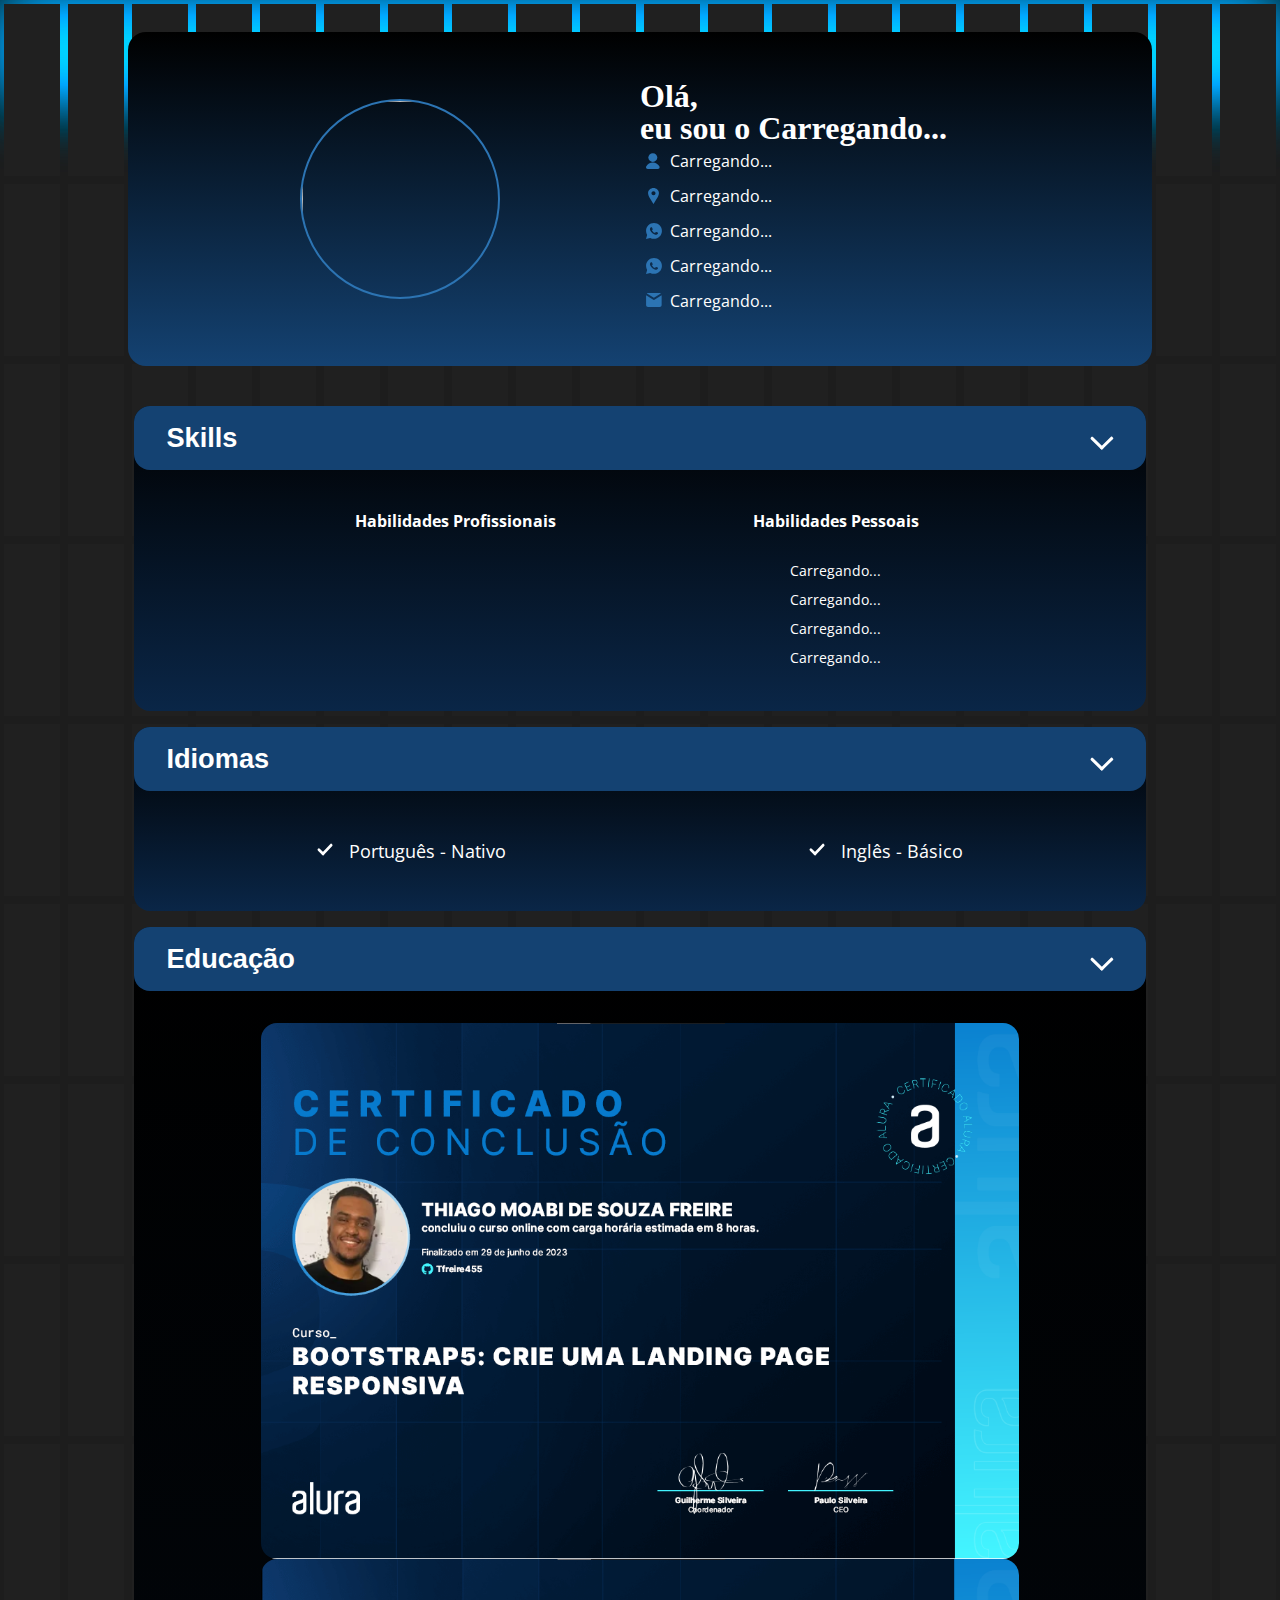
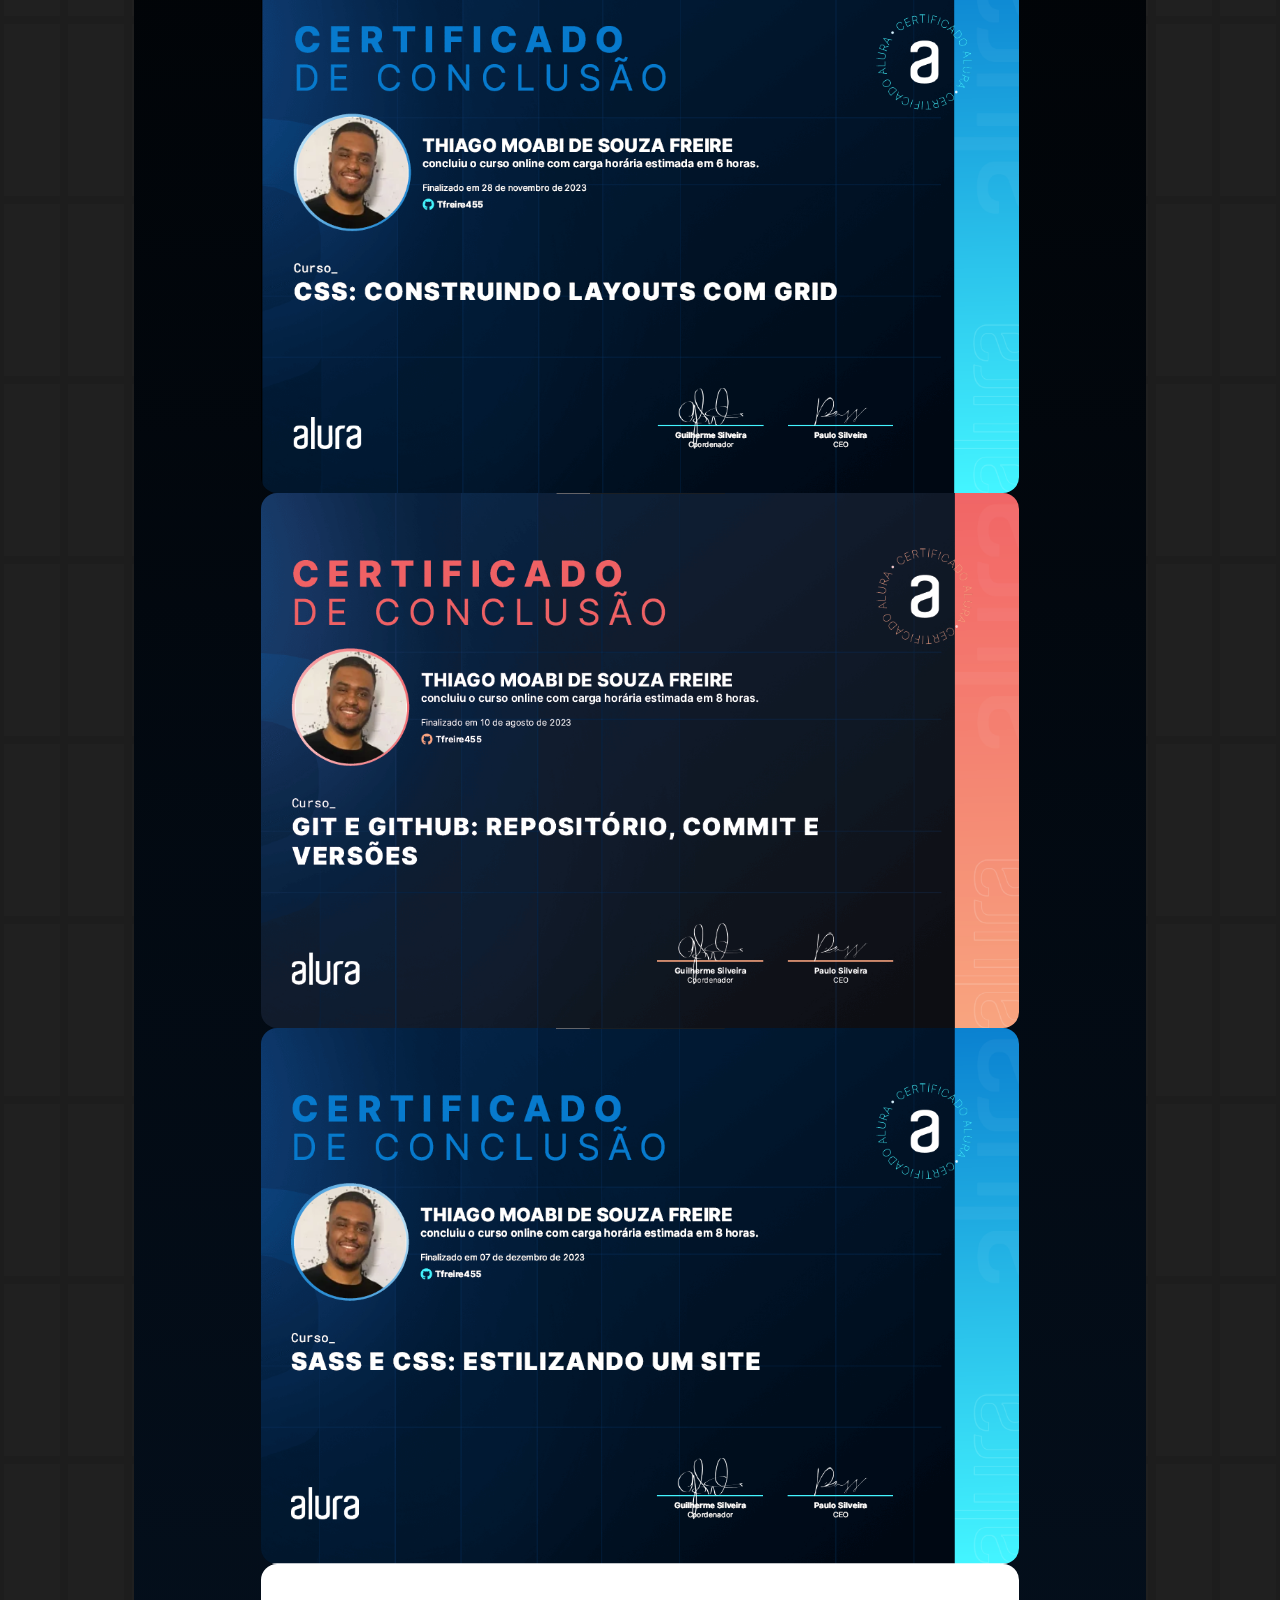
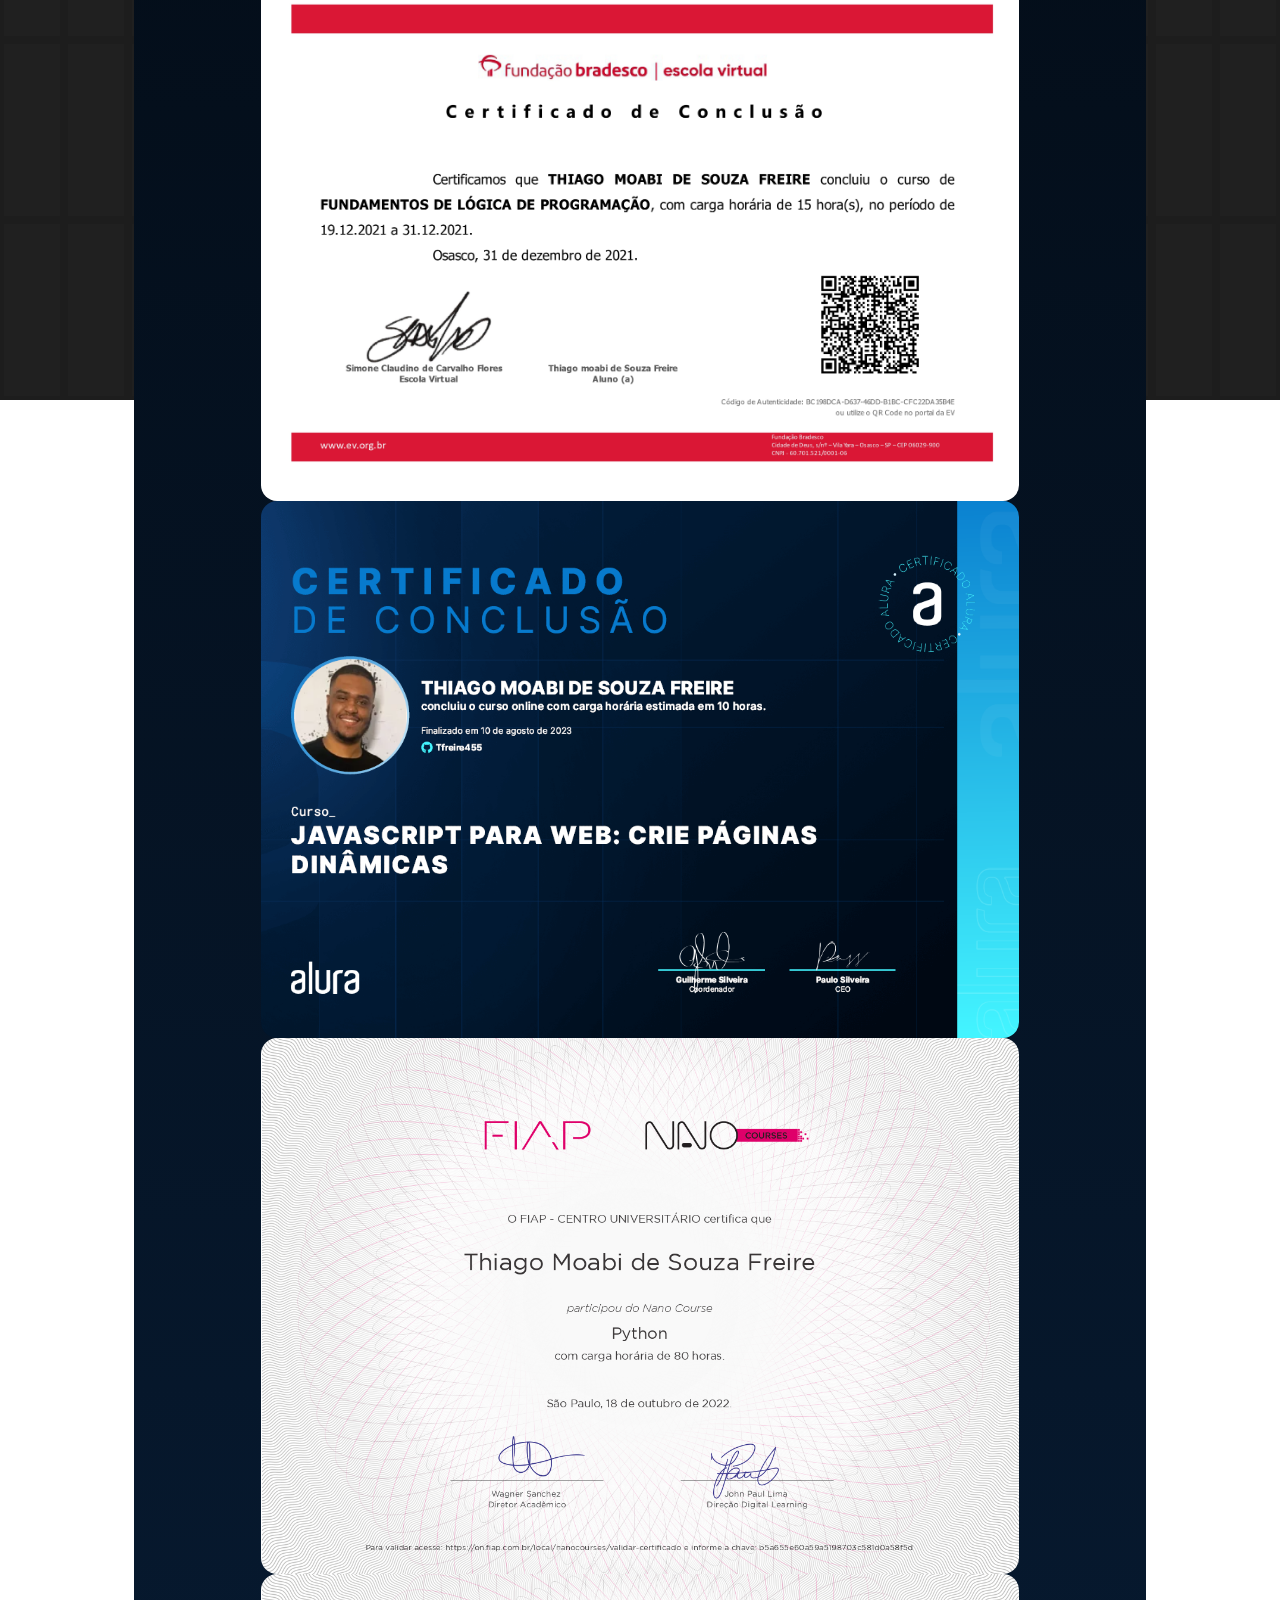
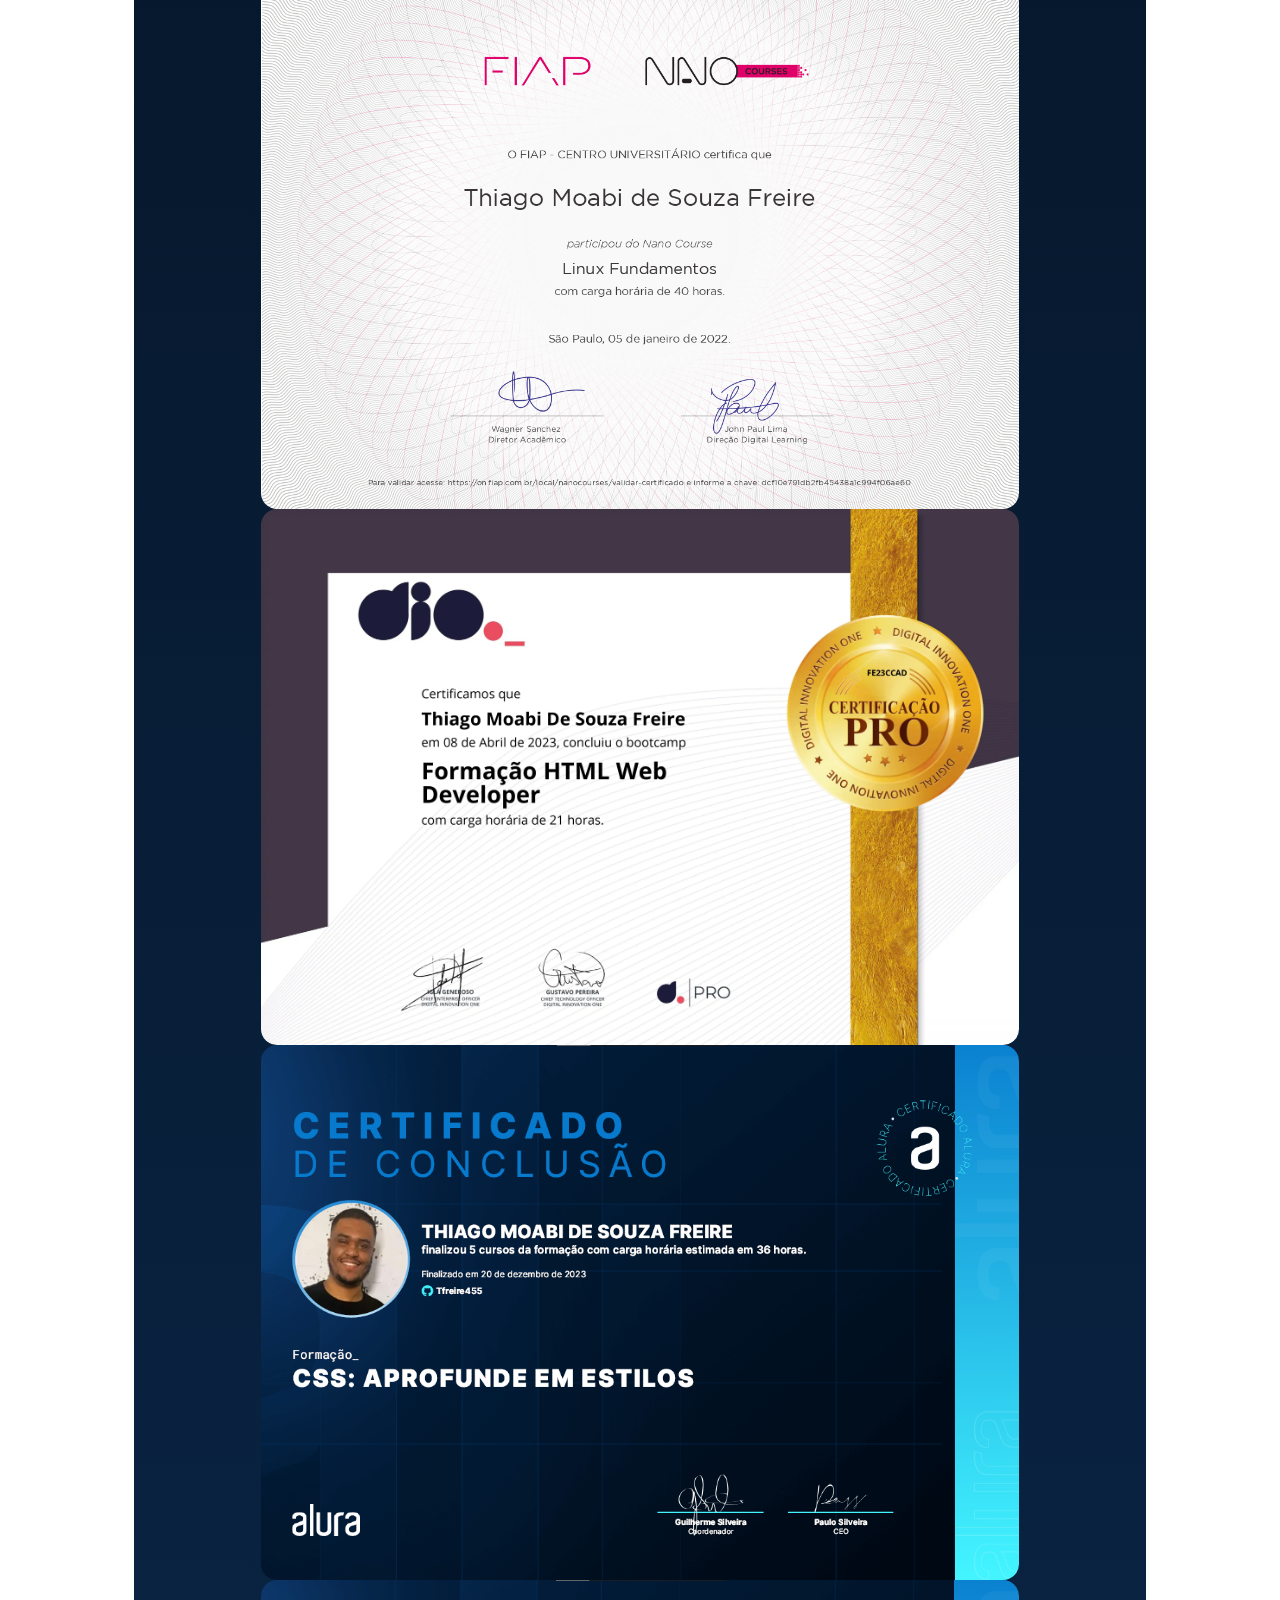
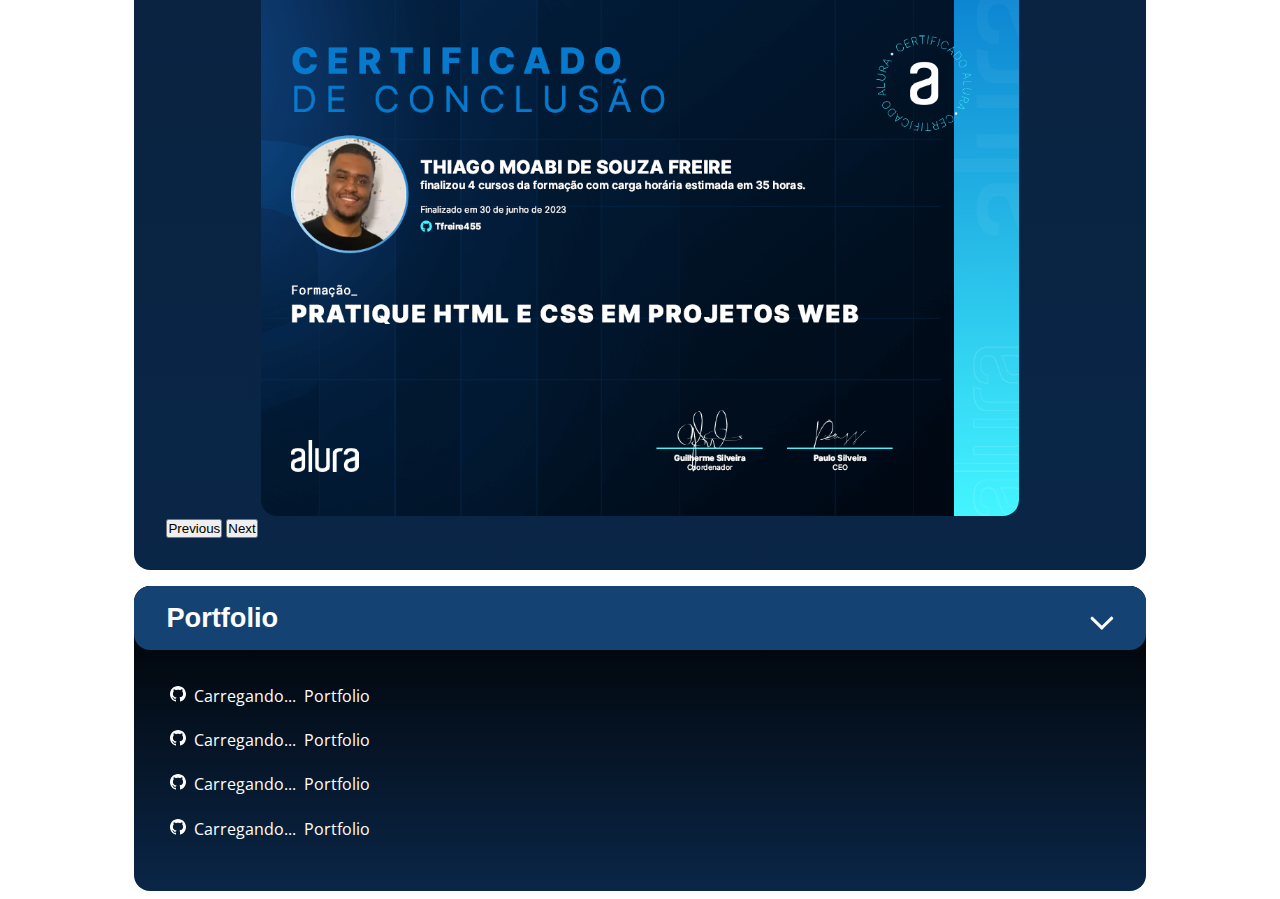
==== index.html @ 7ff7002e "novo repositório Portfolio" ====
<!DOCTYPE html>
<html lang="pt-br">
    
    <head>
        <title>Portifólio Thiago Moabi S Freire</title>
        <meta charset="UTF-8">
        <meta name="viewport" content="width=device-width, initial-scale=1.0">
    <!--Bootstrap-->
    <link href="https://cdn.jsdelivr.net/npm/bootstrap@5.3.2/dist/css/bootstrap.min.css" rel="stylesheet"
        integrity="sha384-T3c6CoIi6uLrA9TneNEoa7RxnatzjcDSCmG1MXxSR1GAsXEV/Dwwykc2MPK8M2HN" crossorigin="anonymous">
    <link rel="stylesheet" href="./assets/css/transition.css">
    <link rel="stylesheet" href="./assets/css/header.css">
    <link rel="stylesheet" href="./assets/css/global.css">
    <link rel="stylesheet" href="./assets/css/acordeon.css">
    <link rel="stylesheet" href="./assets/css/portfolio.css">
    <link rel="stylesheet" href="./assets/css/skills.css">
    <link rel="stylesheet" href="./assets/css/education.css">




    <!--Fonte-->
    <link href="https://db.onlinewebfonts.com/c/38d41072aa88a50711d4d50dd0d50f6b?family=Neue+Machina+Regular"
        rel="stylesheet">
    <link href="https://db.onlinewebfonts.com/c/7665d038ff42da05b62f1a2faefbadea?family=Neue+Machina+Light"
        rel="stylesheet">
    <link rel="preconnect" href="https://fonts.googleapis.com">
    <link rel="preconnect" href="https://fonts.gstatic.com" crossorigin>
    <link href="https://fonts.googleapis.com/css2?family=Open+Sans:wght@300;400;500;700&display=swap" rel="stylesheet">



    <!--Normalize CSS-->
    <link rel="stylesheet" href="https://cdnjs.cloudflare.com/ajax/libs/normalize/8.0.1/normalize.min.css"
        integrity="sha512-NhSC1YmyruXifcj/KFRWoC561YpHpc5Jtzgvbuzx5VozKpWvQ+4nXhPdFgmx8xqexRcpAglTj9sIBWINXa8x5w=="
        crossorigin="anonymous" referrerpolicy="no-referrer" />


</head>

<body>
    <div class="bgAnimation" id="bgAnimation">
        <div class="backgroundAnim">

        </div>
    </div>
    <main class="main">

        <header class="header">
            <img  src="" class="header-img" id="profile.photo">

            <h1 class="header-title">
                Olá,
                <br>eu sou o <span id="profile-name">Carregando...</span>
            </h1>

            <div class="header-infos">

                <p class="jobs" id="profile-jobs">Carregando...</p>

                <p class="location" id="profile-location">Carregando...</p>

                <p class="telephone style-btn-infos ease-in duration-300"><a href="tel: +5511996787679"
                        id="profile-telephone">Carregando...</a></p>

                <p class="telephone style-btn-infos ease-in duration-300">
                    <a href="https://api.whatsapp.com/send?phone=+5511996787679&text=Olá,%20Thiago!" target="_blank"
                        id="profile-whatsapp">Carregando...</a>
                </p>

                <p class="email style-btn-infos ease-in duration-300">
                    <a href="mailto:thiago1.000@outlook.com" id="profile-email">Carregando...</a>
                </p>

            </div>
        </header>
    </main>

    <section class="secoes">
        <!--Skills-->
        <section class="acordeon open">
            <button class="trigger" type="button">
                <span class="title">
                    Skills
                </span>
            </button>

            <div class="content skCont">
                <div class="skills">
                    <h4 class="skill-title">Habilidades Profissionais</h4>
                    <ul class="professional-skills skList" id="profile.skills.hardskills">
                        <li class="css"><img src="" alt=""></li>
                        <li class="html"><img src="" alt=""></li>
                        <li class="javascript"><img src="" alt=""></li>
                        <li class="microsoft"><img src="" alt=""></li>
                    </ul>
                </div>

                <div class="skills">
                    <h4 class="skill-title">Habilidades Pessoais</h4>
                    <ul class="personal-skills skList" id="profile.skills.softSkills">
                        <li>Carregando...</li>
                        <li>Carregando...</li>
                        <li>Carregando...</li>
                        <li>Carregando...</li>
                    </ul>
                </div>
            </div>
        </section>
    </section>

    <section class="secoes">
        <!--idiomas-->
        <section class="acordeon open">
            <button class="trigger" type="button">
                <span class="title">
                    Idiomas
                </span>
            </button>

            <div class="content">
                <ul class="language">
                    <li>Português - Nativo</li>
                    <li>Inglês - Básico</li>
                </ul>
            </div>
        </section>
    </section>

    <section class="secoes">
        <!--Estudo-->
        <section class="acordeon open">
            <button class="trigger" type="button">
                <span class="title">
                    Educação
                </span>

            </button>

            <div class="content education">
                <div id="carouselExampleControlsNoTouching" class="carousel slide" data-bs-touch="false">
                    <div class="carousel-inner">

                        <div class="carousel-item active">
                            <title>Placeholder</title>
                            <img class="img-carousel"
                                src="./assets/Foto certificado/Bootstrap5 Crie uma landing page responsiva - Alura.png"
                                alt="">
                        </div>

                        <div class="carousel-item">
                            <img class="img-carousel"
                                src="./assets/Foto certificado/Curso Construindo layouts com Grid - Alura.png">
                        </div>

                        <div class="carousel-item">
                            <img class="img-carousel"
                                src="./assets/Foto certificado/Curso Git e GitHub_ repositório, commit e versões - Alura.png">
                        </div>

                        <div class="carousel-item">
                            <img class="img-carousel"
                                src="./assets/Foto certificado/Curso SASS e CSS_ estilizando um site - Alura.png">
                        </div>

                        <div class="carousel-item">
                            <img class="img-carousel"
                                src="./assets/Foto certificado/Fundamentos da lógica de programação_page-0001.jpg">
                        </div>

                        <div class="carousel-item">
                            <img class="img-carousel"
                                src="./assets/Foto certificado/JavaScript para Web_ Crie páginas dinâmicas - Alura.png">
                        </div>

                        <div class="carousel-item">
                            <img class="img-carousel" src="./assets/Foto certificado/python.png">
                        </div>

                        <div class="carousel-item">
                            <img class="img-carousel" src="./assets/Foto certificado/LINUX FUNDAMENTOS.png">
                        </div>

                        <div class="carousel-item">
                            <img class="img-carousel" src="./assets/Foto certificado/html formaçao_page-0001.jpg">
                        </div>

                        <div class="carousel-item">
                            <img class="img-carousel"
                                src="./assets/Foto certificado/Formação CSS_ aprofunde em estilos - Alura.png">
                        </div>

                        <div class="carousel-item">
                            <img class="img-carousel"
                                src="./assets/Foto certificado/Formação Pratique HTML e CSS em projetos Web - Alura.png">
                        </div>

                    </div>
                    <button class="carousel-control-prev" type="button"
                        data-bs-target="#carouselExampleControlsNoTouching" data-bs-slide="prev">
                        <span class="carousel-control-prev-icon" aria-hidden="true"></span>
                        <span class="visually-hidden">Previous</span>
                    </button>
                    <button class="carousel-control-next" type="button"
                        data-bs-target="#carouselExampleControlsNoTouching" data-bs-slide="next">
                        <span class="carousel-control-next-icon" aria-hidden="true"></span>
                        <span class="visually-hidden">Next</span>
                    </button>
                </div>
            </div>
        </section>
    </section>

    <section class="secoes">
        <!--Portfolio-->
        <section class="acordeon open">
            <button class="trigger" type="button">
                <span class="title">
                    Portfolio
                </span>
            </button>

            <div class="content">
                <ul class="portfolio" id="profile.portfolio.url">
                    <li class="portfolio-list">
                        <span class="title-portfolio" id="portfolio.name">Carregando...</span>
                        <span class="border-style">
                            <a id="portfolio.url" href="#">Portfolio</a>
                        </span>
                    </li>
                    <li class="portfolio-list">
                        <span class="title-portfolio">Carregando...</span>
                        <span class="border-style">
                            <a href="#">Portfolio</a>
                        </span>
                    </li>
                    <li class="portfolio-list">
                        <span class="title-portfolio">Carregando...</span>
                        <span class="border-style">
                            <a href="#">Portfolio</a>
                        </span>

                    </li>
                    <li class="portfolio-list">
                        <span class="title-portfolio">Carregando...</span>
                        <span class="border-style">
                            <a href="#">Portfolio</a>
                        </span>
                    </li>
                </ul>
            </div>
        </section>
    </section>

    <script src="./data/api.js"></script>
    <script src="./data/profile-header.js"></script>
    <script src="./js/background-transition.js"></script>
    <script src="./js/acordeon.js"></script>
    <script src="https://cdn.jsdelivr.net/npm/bootstrap@5.3.2/dist/js/bootstrap.bundle.min.js"
        integrity="sha384-C6RzsynM9kWDrMNeT87bh95OGNyZPhcTNXj1NW7RuBCsyN/o0jlpcV8Qyq46cDfL"
        crossorigin="anonymous"></script>
</body>

</html>
---- assets/css/transition.css ----
.bgAnimation {
  position: absolute;
  top: 0;
  left: 0;
  width: 100%;
  height: 230%;
  display: grid;
  grid-template-columns: repeat(20, 1fr);
  grid-template-rows: repeat(20, 1fr);
  background-color: #1d1d1d;
  filter: saturate(2);
  overflow: hidden;
}

.backgroundAnim {
  position: absolute;
  top: 0;
  left: 0;
  width: 100%;
  height: 100px;
  background: #00bfff;
  filter: blur(30px);
  -webkit-animation: aniBack 10s linear infinite;
  animation: aniBack 6s linear infinite;
}

.bgAnimation .colorBox {
  z-index: 2;
  filter: brightness(1.1);
  transition: 2s ease;
  position: relative;
  margin: 4px;
  background: #1d1d1d;
}

.bgAnimation .colorBox:hover {
  background: #00bfff;
  transition-duration: 0s;
}

@-webkit-keyframes aniBack {
  0% {
    top: -220px;
  }

  100% {
    top: 120%;
  }
}

@media (min-width: 1280px) {

  .bgAnimation {
    height: 400%;
  }
  
}
---- assets/css/header.css ----
body {
    color: var(--branco);
    font-family: 'Open Sans';
}

.header {
    display: flex;
    flex-direction: column;
    text-align: center;
    align-items: center;
    position: relative;


}

.main {
    padding: 3rem 2rem;
    margin: 1rem;
    border-radius: 18px;
    position: relative;
    background: linear-gradient(var(--preto), var(--terceira-cor));
}

.header .header-img {
    width: 200px;
    height: 200px;
    border-radius: 50%;
    border: 2px solid var(--cor-principal);
}


.header-title {

    font-family: 'Neue Machina Light';
    font-size: 2rem;
    line-height: 2rem;
}

.header-infos {
    font-family: 'Open Sans';
    font-weight: 400;
    align-self: flex-start;

}

.header-infos p {
    padding: .4rem;
    display: flex;
    align-items: center;
}

.header-infos p::before {
    display: inline-block;
    content: ' ';
    width: 1rem;
    height: 1rem;
    background-repeat: no-repeat;
    background-size: contain;
    margin-right: .5rem;
}

.header-infos p.jobs::before {
    background-image: url('../icons/job.svg');
}

.header-infos p.location::before {
    background-image: url('../icons/location.svg');
    margin-left: .1rem;
    margin-right: .4rem;
}

.header-infos p.telephone::before {
    background-image: url('../icons/telephone.svg');
}

.header-infos p.email::before {
    background-image: url('../icons/email.svg');
    fill: #2C74B3;
}

.style-btn-infos a {
    text-decoration: none;
    color: var(--branca);
    border: var(--segunda-cor) solid 0px;
}

.style-btn-infos:hover {
    transition: 1s;
    border: var(--segunda-cor) solid 4px;
    border-radius: 16px;
    background: var(--quarta-cor);
    filter: brightness(2);
}



@media (min-width: 768px) {

    .main {
        margin: 2rem 8rem;
    }

    .header {
        flex-direction: row;
        display: grid;
        grid-template-areas: "photo title"
            "photo infos";
        grid-template-columns: repeat(2, 1fr);
        align-content: center;
        justify-content: space-around;
        text-align: start;
    }

    .header-img {
        grid-area: photo;
        margin: 0 auto;
        width: 200px;
        height: 200px;
        border-radius: 50%;
        border: 2px solid var(--cor-principal);
    }

    .header-infos {
        grid-area: infos;
    }

    .header-title {
        grid-area: title;
    }
}

@media (min-width: 1440px) {

}
---- assets/css/global.css ----
:root {
    --cor-principal: #2C74B3;
    --segunda-cor: #205295;
    --terceira-cor: #144272;
    --quarta-cor: #0A2647;
    --branco: #fff;
    --preto: #000;
    --cor-escura: #1d1d1d;
    --azul-escuro: #090f14
}
* {
    box-sizing: border-box;
    margin: 0;
    padding: 0;

}

body {
    color: var(--branco)
}
---- assets/css/acordeon.css ----
.secoes {
    padding: .5rem;
}

.acordeon {
    position: relative;
    display: flex;
    justify-content: center;
    flex-direction: column;
    width: 90%;
    margin: 0 auto;
    border-radius: 1rem;
}

.acordeon.open,
.acordeon:hover {
    background: linear-gradient(var(--preto), var(--quarta-cor));
    border-color: linear-gradient(var(--preto), var(--quarta-cor));
    transition: .5s;
}

.acordeon .trigger {
    display: flex;
    flex-direction: row;
    font-size: 1.7rem;
    padding: 1rem 2rem;
    background-color: var(--terceira-cor);
    border-radius: 1rem;
    outline: none;
    color: var(--branco);
    border: none;
    font-weight: 700;
    justify-content: space-between;
    align-items: center;
}

.acordeon .trigger:hover {
    cursor: pointer;
}

.acordeon .trigger::after {
    content: '';
    margin-top: 8px;
    width: 1.5rem;
    height: 1.5rem;
    display: inline-block;
    background-image: url('../icons/seta\ para\ cima.svg');
    background-repeat: no-repeat;
    background-size: contain;
    transition: 2s ease-in-out;

}


.acordeon .content {
    opacity: 0;
    height: 0;
    transition-duration: 1000ms;

}

.content .language li {
    list-style: none;
    display: flex;
    flex-direction: row;
    align-items: center;
    top: 0;
    font-size: 1.1rem;
}

.content .language {
    display: flex;
    justify-content: space-around;
    margin: 0 auto;
    flex-wrap: wrap;
}

.content .language li {
    margin: 1rem 0;
}
.content .language li::before {
    content: '';
    width: 1rem;
    height: 1rem;
    background-image: url('../icons/check.svg');
    background-repeat: no-repeat;
    background-size: contain;
    margin-right: 1rem;

}


/* Acordeon quando estiver aberto */

.acordeon.open .trigger::after {

    transform: rotateX(-180deg);
    margin-top: 0;

}

.acordeon.open .content {
    padding: 2rem;
}

.acordeon.open .content {
    opacity: 100%;
    height: 100%;
    transition-duration: 2s;
}

@media (min-width: 768px) {
    .acordeon {
        width: 80%;
    }
}
---- assets/css/portfolio.css ----
.portfolio {
    margin: 0;
    padding: 0;
    list-style: none;
    width: 100%;
    display: flex;
    flex-direction: column;
    justify-content: flex-start;
    text-align: center;
}

.portfolio-list {
    display: flex;
    flex-direction: column;
    margin-bottom: 1rem;
    padding: .2rem;
    align-items: center;
}

.portfolio-list.title {

    font-size: 1.2rem;
}

.portfolio-list .title-portfolio::before {
    margin-right: 8px;
    content: '';
    display: inline-flex;
    flex-direction: row;
    width: 1rem;
    height: 1rem;
    background-image: url('../icons/github.svg');
    background-repeat: no-repeat;
    background-size: contain;
    align-self: center;

}

.title-portfolio {
    margin-right: .5rem;
}

.portfolio-list a {
    text-decoration: none;
    color: var(--branco);
}
.border-style a {
    border-bottom: 0;
}
.border-style a:hover {
    margin: .5rem;
    width: 10px;
    border-bottom: 0px;
    content: '';
    transform: translateY(-50px);
    border-bottom: 6px solid var(--branco);
    border-radius: 8px;
    transition: .5s ease-in;
}

@media (min-width: 768px) {
    .portfolio-list {
        flex-direction: row;
    }
}
---- assets/css/skills.css ----
.skCont {
    display: flex;
    justify-content: space-evenly;
}

.skills {
    margin: .5rem;
    margin-left: 2px;
    display: flex;
    flex-direction: column;
    align-items: center;
}

.skill-title {
    text-align: center;
    display: flex;
    justify-content: space-between;
    margin-bottom: 1.2rem;
}

.skList {
    list-style: none;
    padding: 2px;
}

.skList li img {
    width: 40px;
    margin: .3rem;
}

.professional-skills {
    display: grid;
    grid-template-areas: "css html"
                          "javascript microsoft";
}

.css {
    grid-area: css;
}
.html {
    grid-area: html;
} 
.javascript {
    grid-area: javascript;
}
.microsoft {
    grid-area: microsoft;
}


.personal-skills li {

    margin-top: .5rem;
    padding-bottom: 2px;
    text-align: start;
    font-size: .85rem;

}

@media (min-width: 768px) {
    .skList li img {
        width: 70px;
        margin: .5rem;
    }
}
---- assets/css/education.css ----
.img-carousel {
    width: 80%;
    display: flex;
    justify-content: center;
    margin: 0 auto;
    border-radius: 16px;

}


.content .education {
    padding: 8px
}
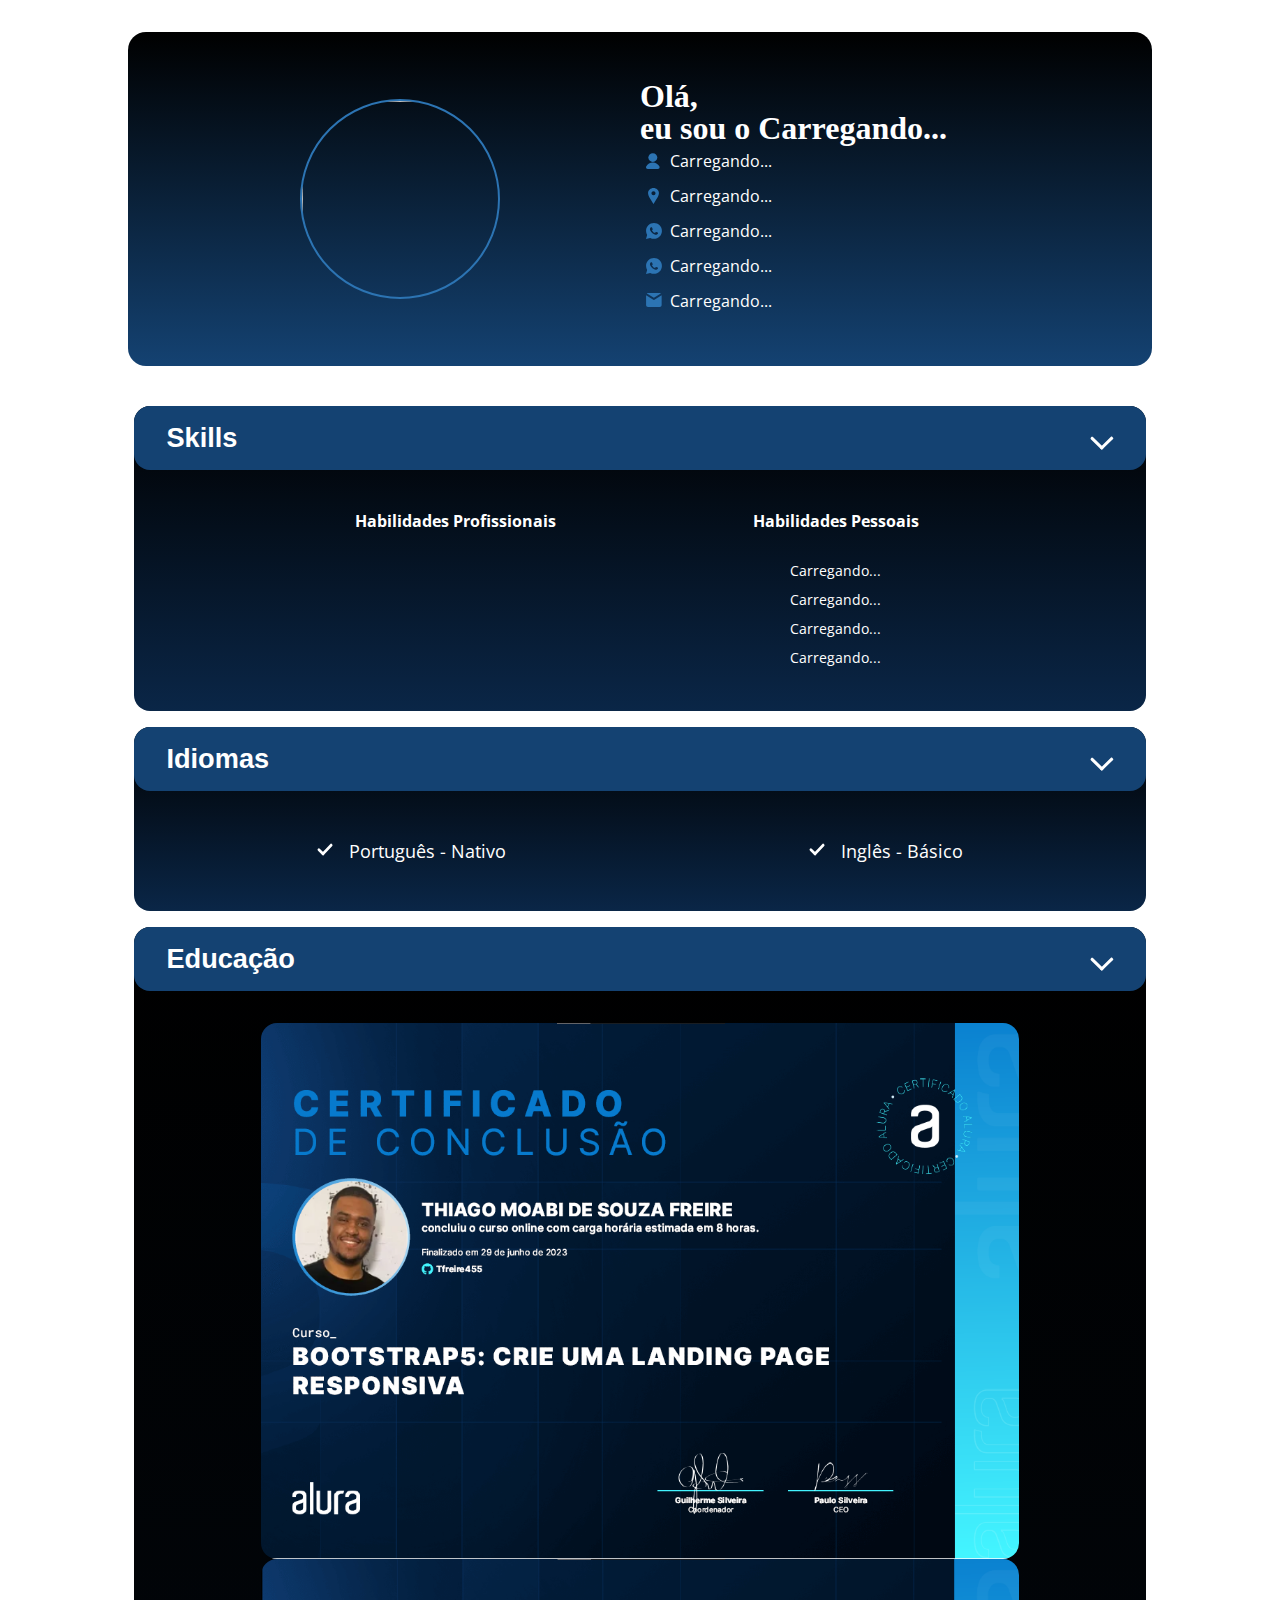
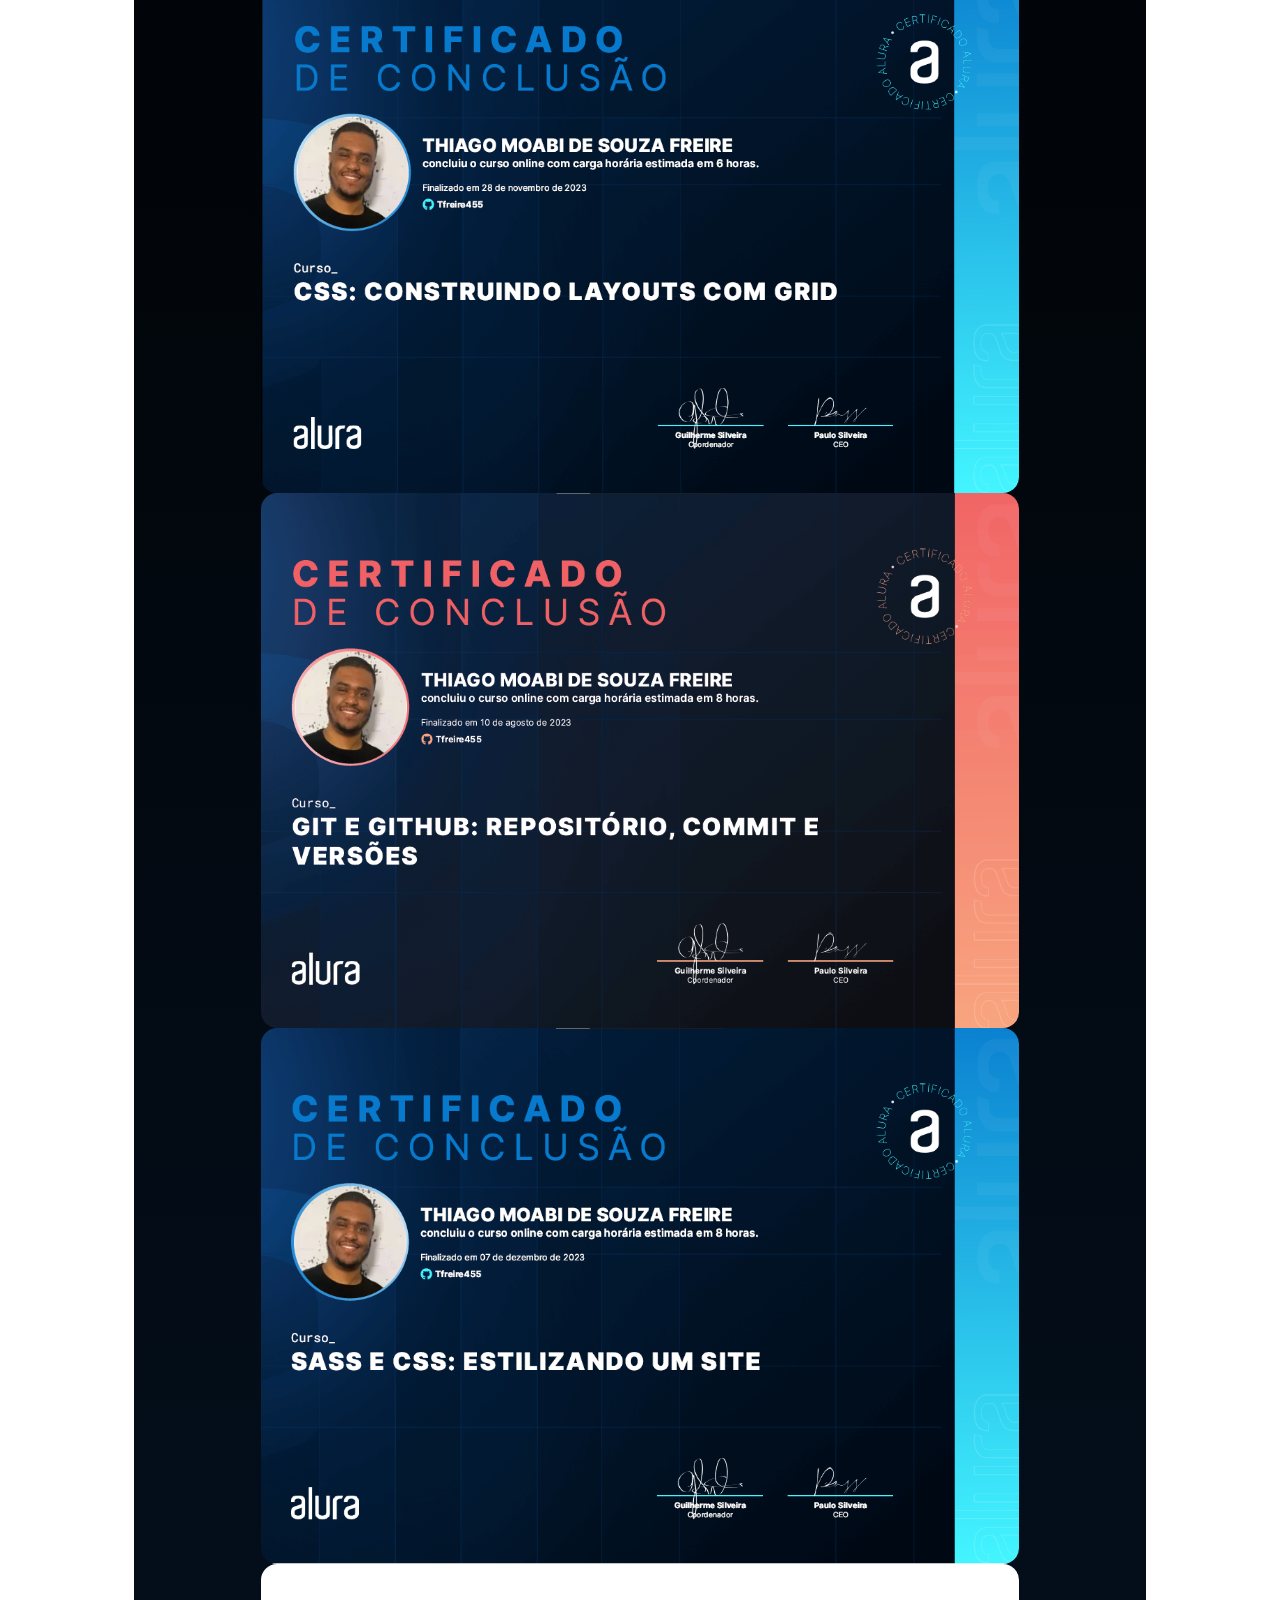
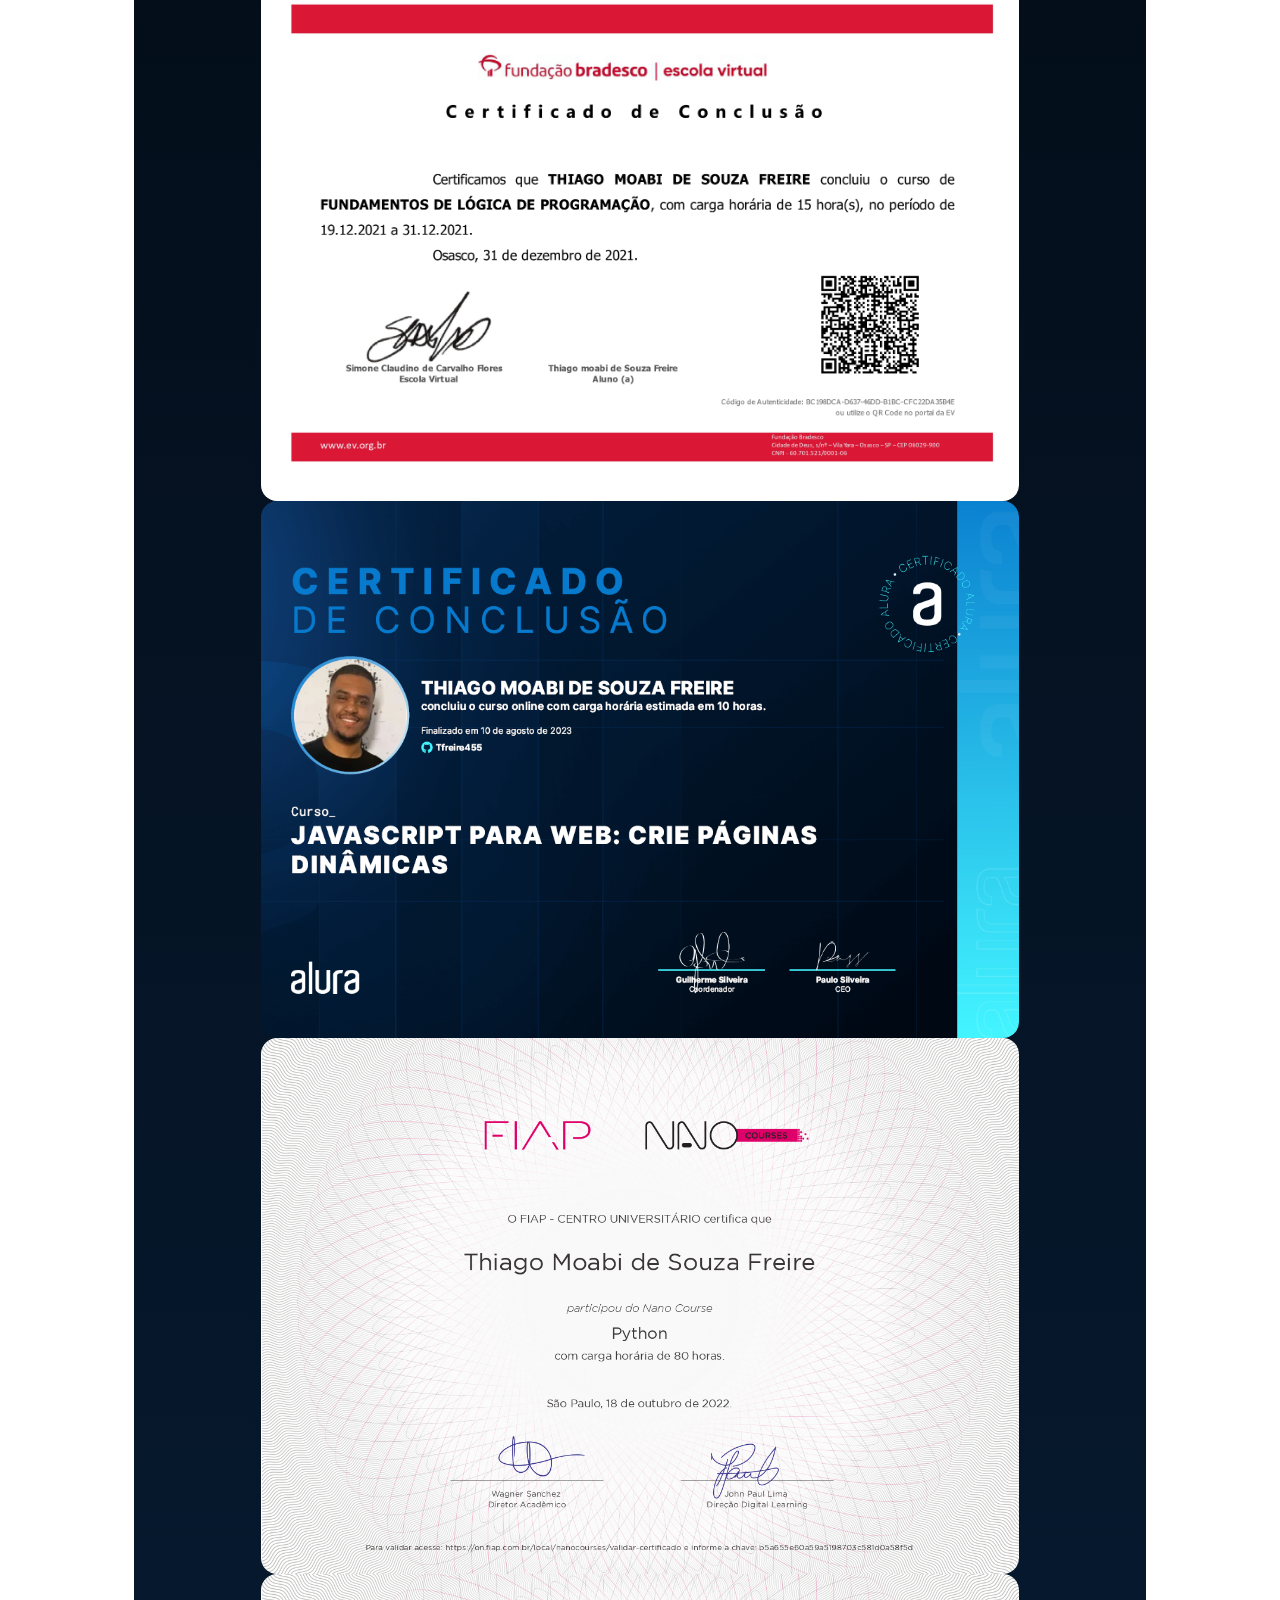
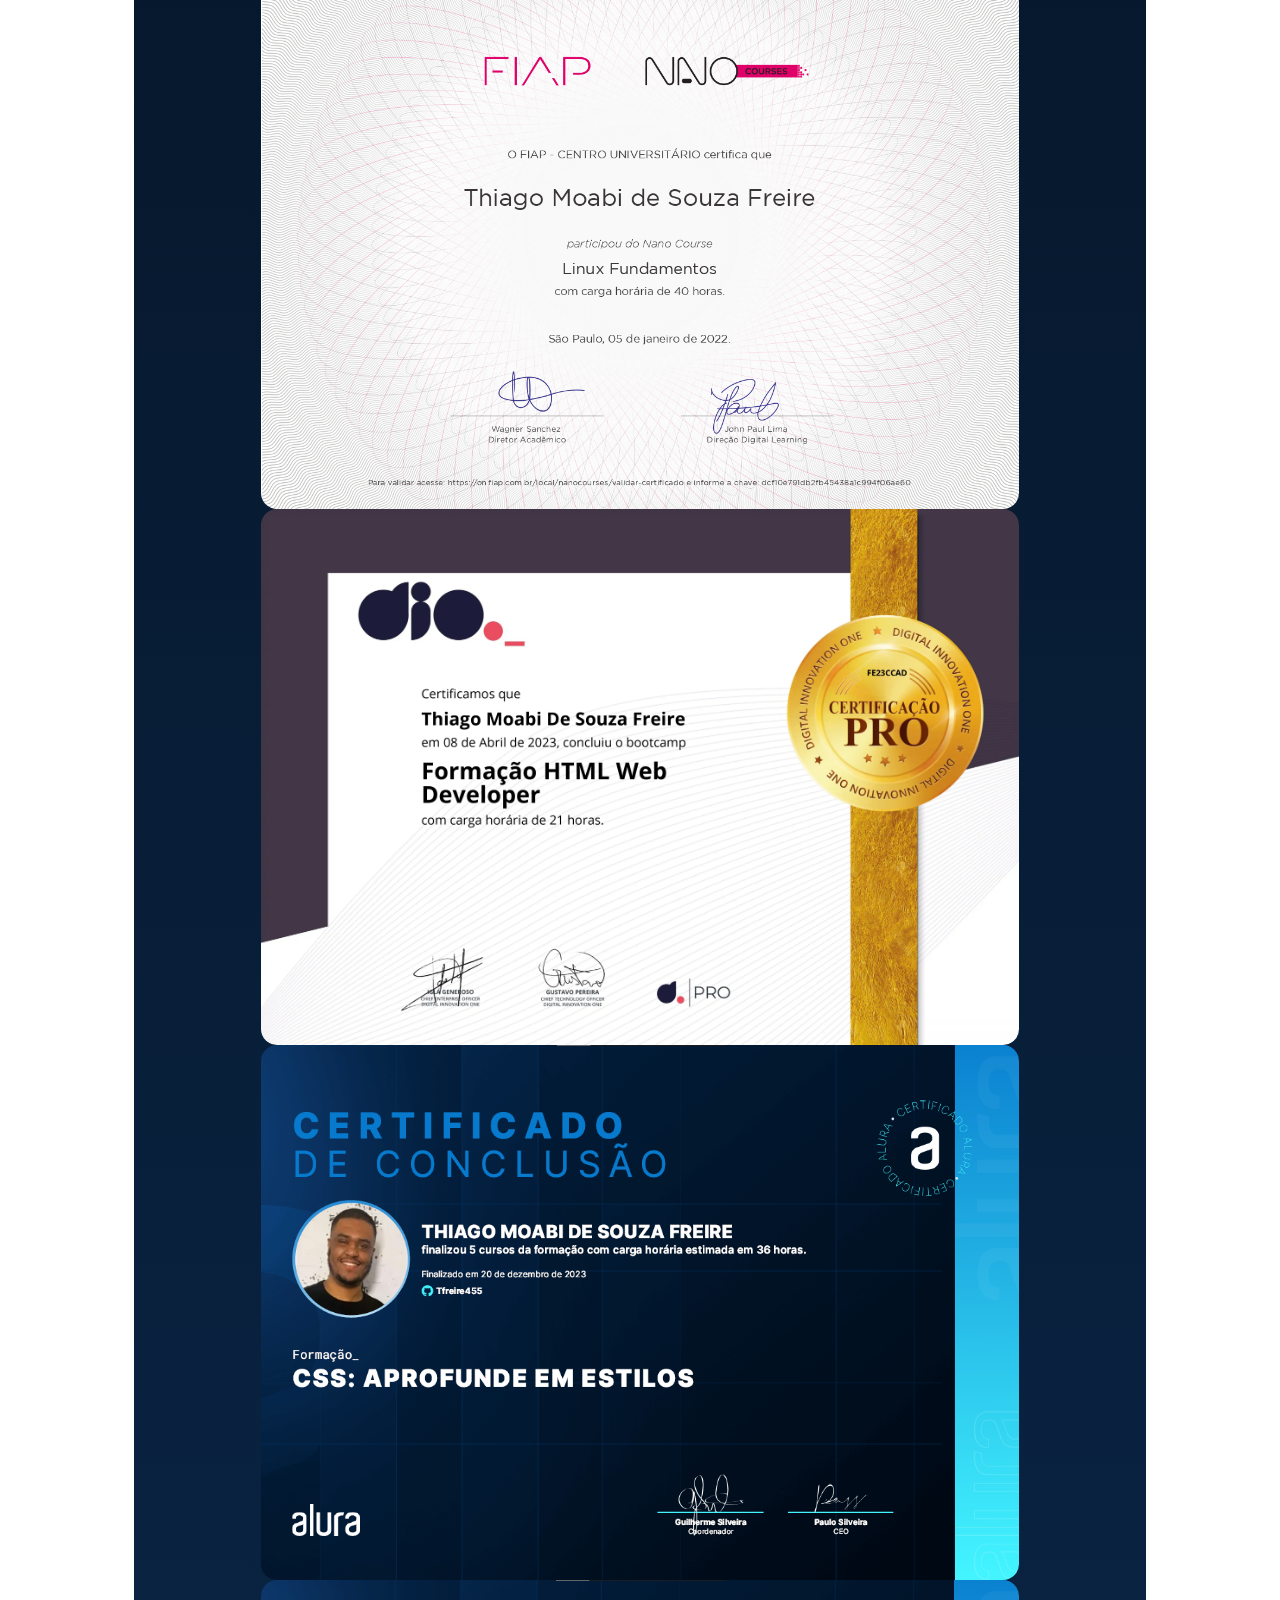
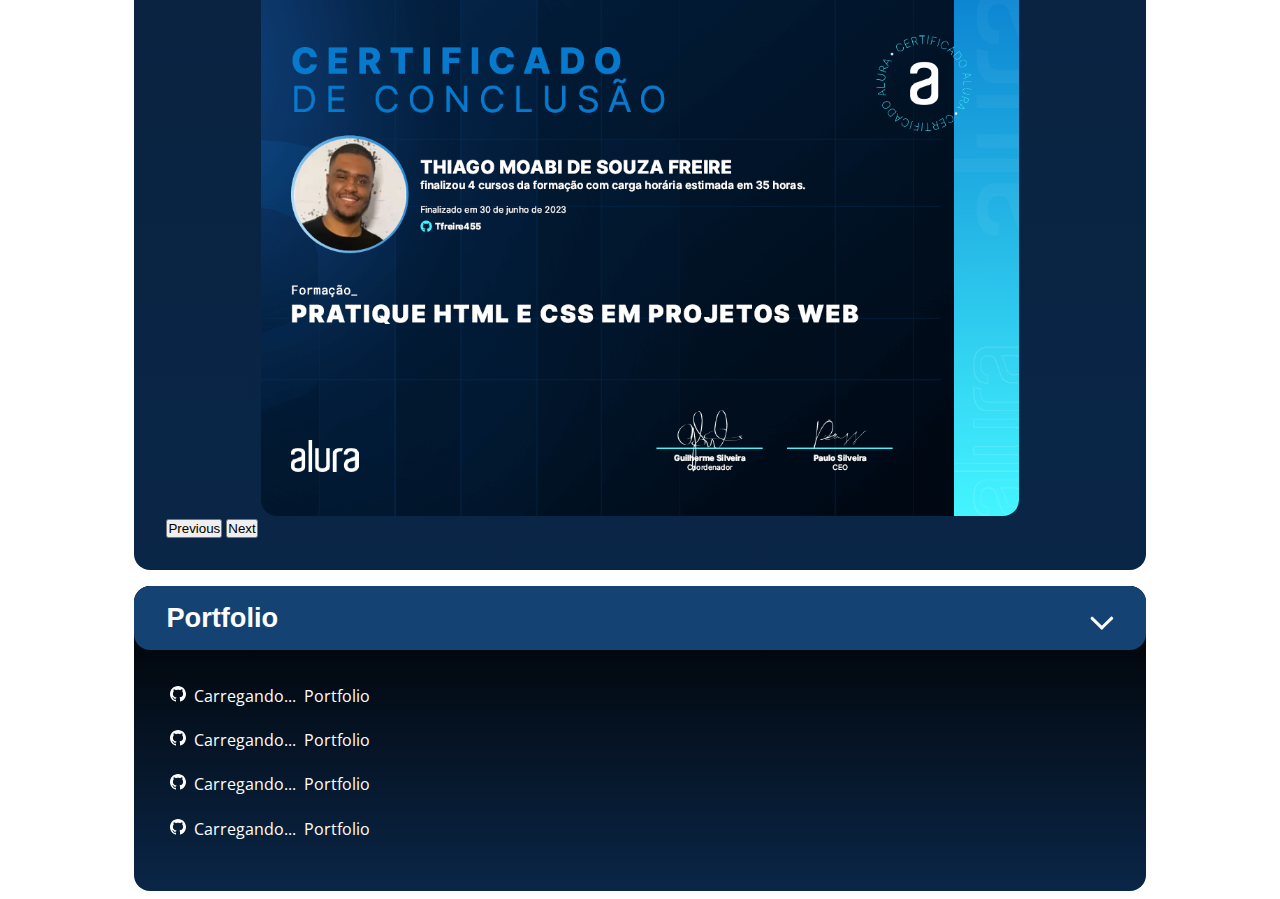
==== commit 1b4511a3: "atualizando portifolio" ====
--- a/index.html
+++ b/index.html
@@ -2,22 +2,30 @@
 <html lang="pt-br">
     
     <head>
+        <!-- Google tag (gtag.js) -->
+<script async src="https://www.googletagmanager.com/gtag/js?id=G-E4SPX7LT1Y"></script>
+<script>
+  window.dataLayer = window.dataLayer || [];
+  function gtag(){dataLayer.push(arguments);}
+  gtag('js', new Date());
+
+  gtag('config', 'G-E4SPX7LT1Y');
+</script>
         <title>Portifólio Thiago Moabi S Freire</title>
         <meta charset="UTF-8">
         <meta name="viewport" content="width=device-width, initial-scale=1.0">
+        <meta name="google-site-verification" content="0C5cRZx17YeoYfFodMU9BXGx_SD0YeOzIyV3beIEPLU" />
     <!--Bootstrap-->
     <link href="https://cdn.jsdelivr.net/npm/bootstrap@5.3.2/dist/css/bootstrap.min.css" rel="stylesheet"
         integrity="sha384-T3c6CoIi6uLrA9TneNEoa7RxnatzjcDSCmG1MXxSR1GAsXEV/Dwwykc2MPK8M2HN" crossorigin="anonymous">
-    <link rel="stylesheet" href="./assets/css/transition.css">
+    
+    <link rel="stylesheet" href="./assets/css/background.css">
     <link rel="stylesheet" href="./assets/css/header.css">
     <link rel="stylesheet" href="./assets/css/global.css">
     <link rel="stylesheet" href="./assets/css/acordeon.css">
     <link rel="stylesheet" href="./assets/css/portfolio.css">
     <link rel="stylesheet" href="./assets/css/skills.css">
     <link rel="stylesheet" href="./assets/css/education.css">
-
-
-
 
     <!--Fonte-->
     <link href="https://db.onlinewebfonts.com/c/38d41072aa88a50711d4d50dd0d50f6b?family=Neue+Machina+Regular"
@@ -39,11 +47,7 @@
 </head>
 
 <body>
-    <div class="bgAnimation" id="bgAnimation">
-        <div class="backgroundAnim">
-
-        </div>
-    </div>
+
     <main class="main">
 
         <header class="header">
@@ -261,4 +265,4 @@
         crossorigin="anonymous"></script>
 </body>
 
-</html>+</html>
--- a/assets/css/background.css
+++ b/assets/css/background.css
@@ -0,0 +1,5 @@
+.main {
+background: #2c74b3;
+background: -webkit-linear-gradient(62deg, #2c74b3 0%, #0a2647 100%);
+background: linear-gradient(62deg, #2c74b3 0%, #0a2647 100%);
+}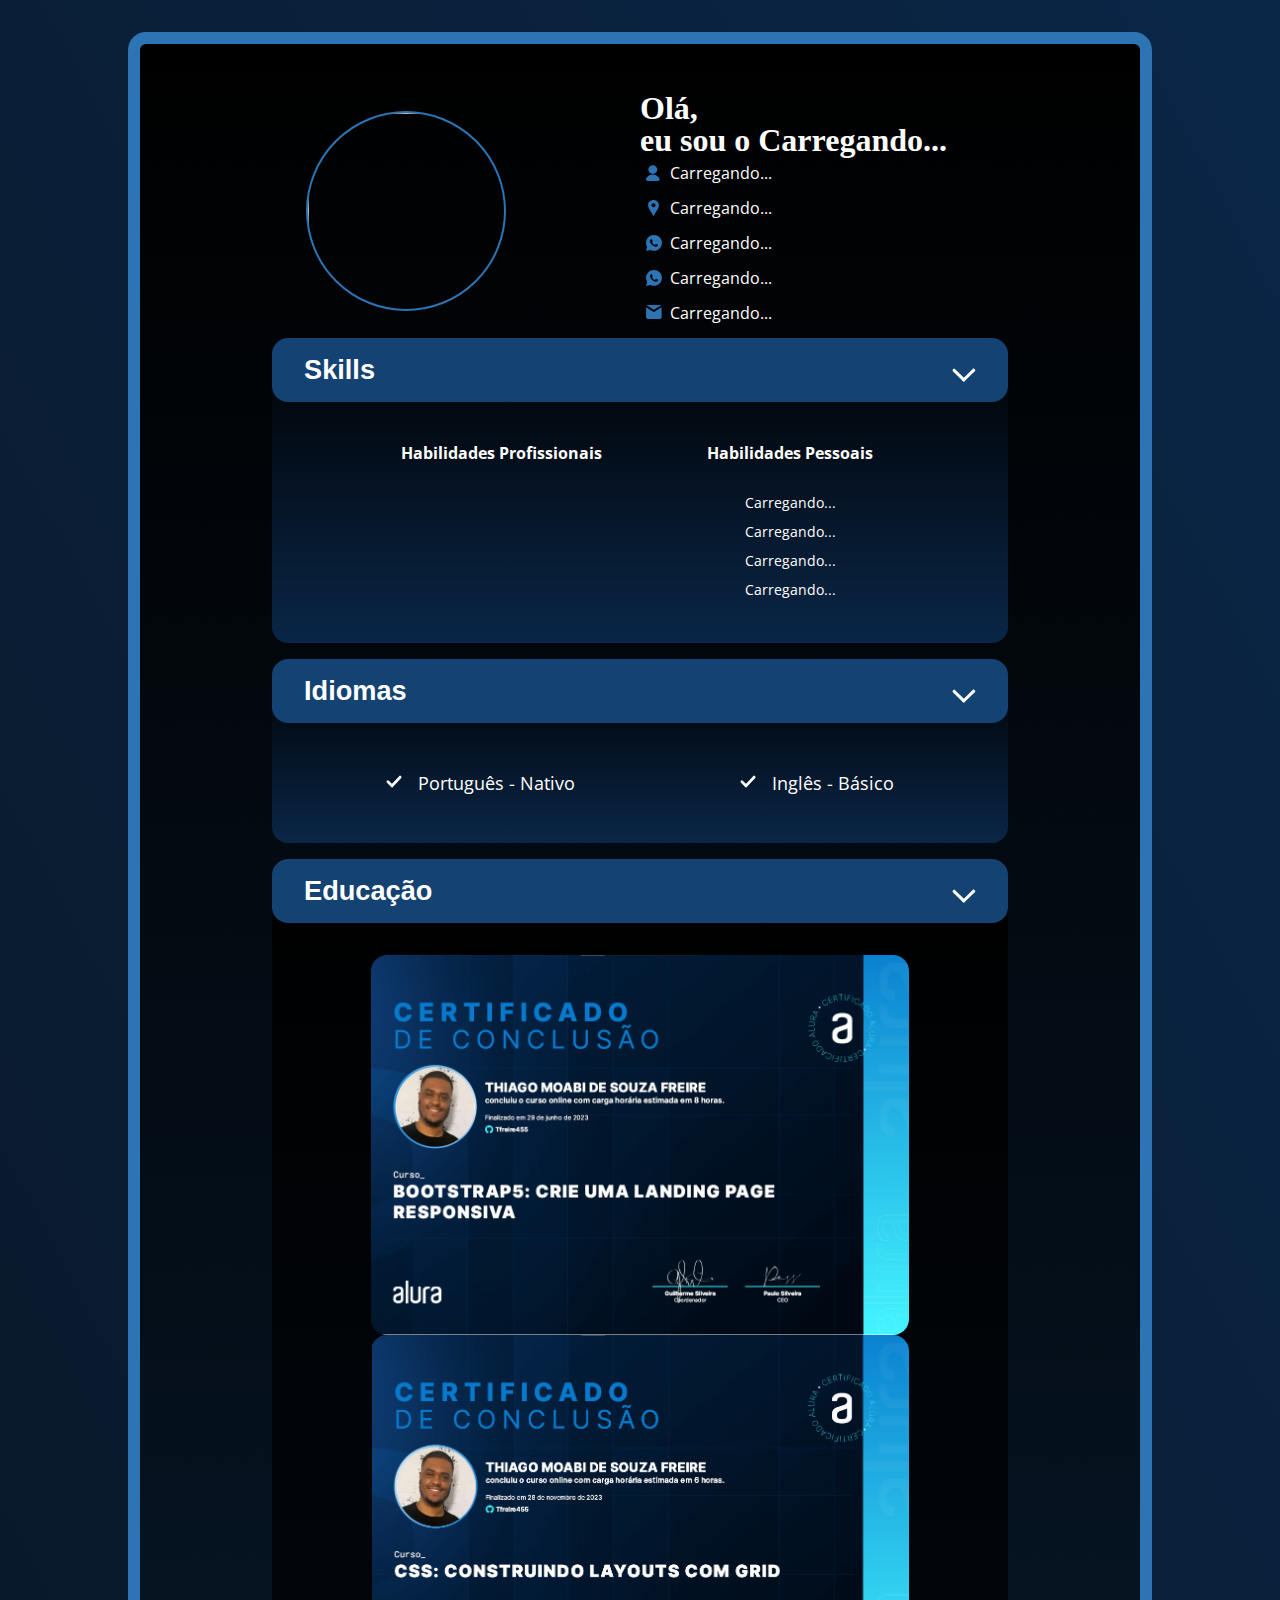
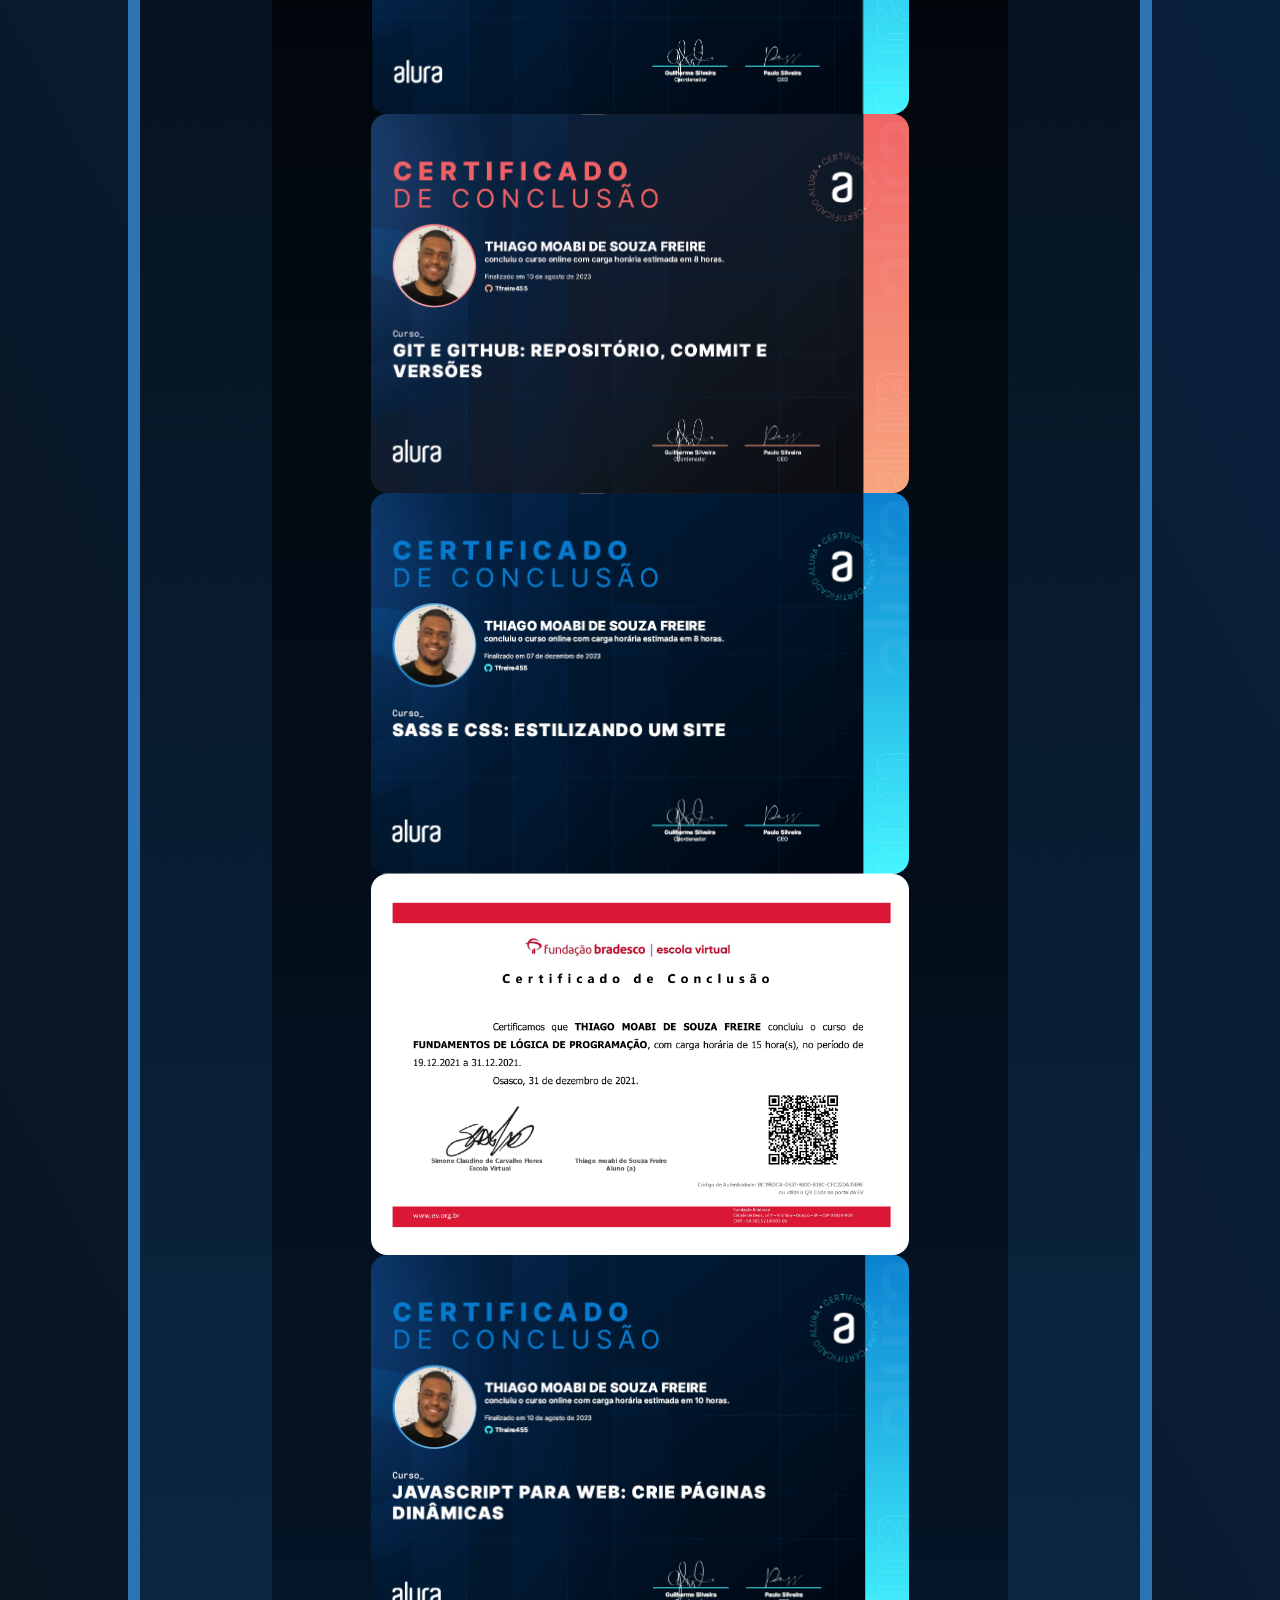
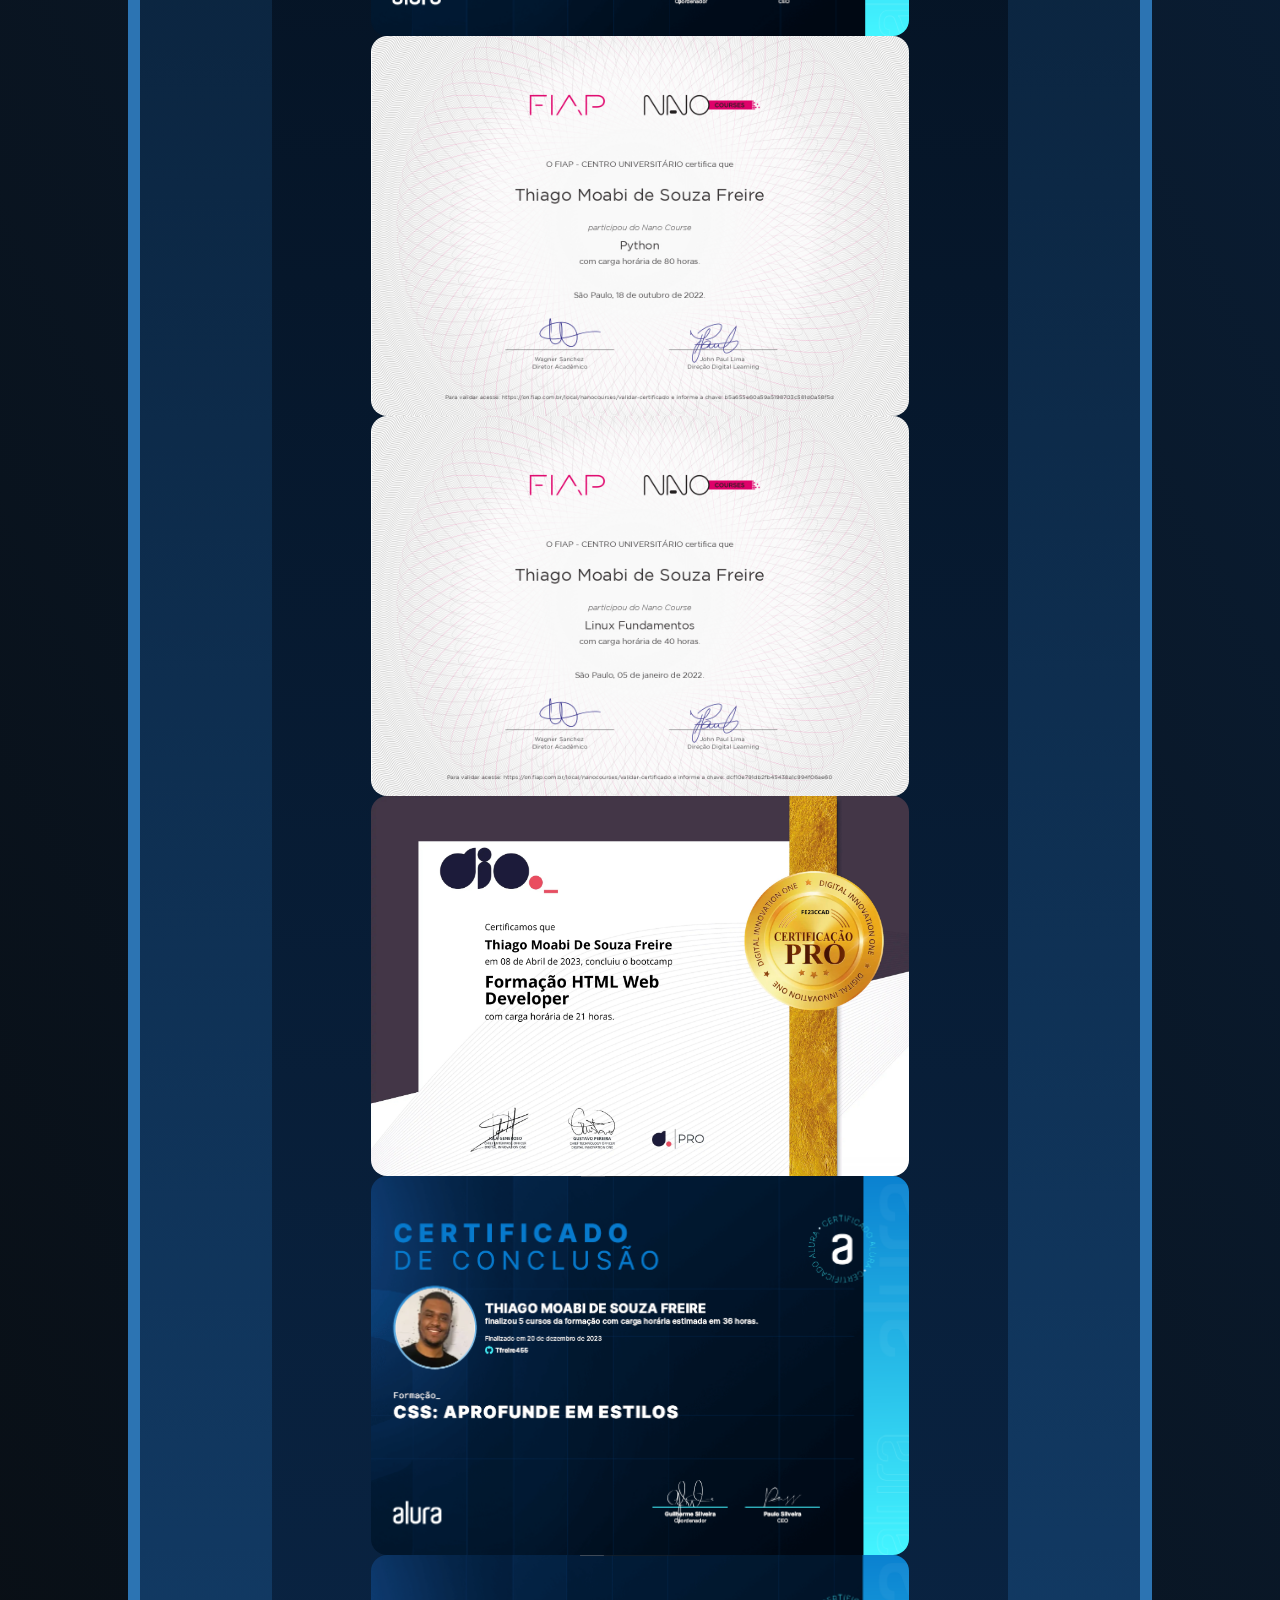
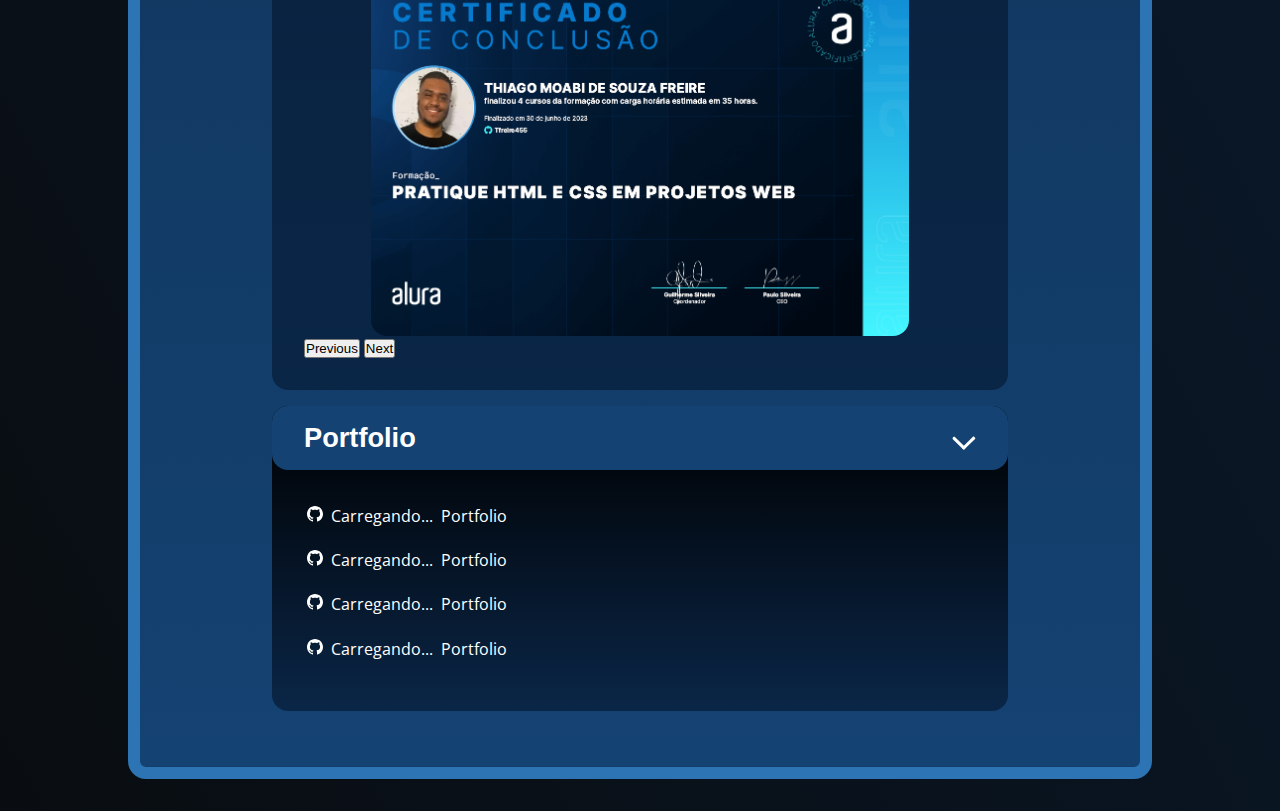
==== commit cc820692: "atualizando portfolio" ====
--- a/index.html
+++ b/index.html
@@ -1,268 +1,327 @@
 <!DOCTYPE html>
 <html lang="pt-br">
-    
-    <head>
-        <!-- Google tag (gtag.js) -->
-<script async src="https://www.googletagmanager.com/gtag/js?id=G-E4SPX7LT1Y"></script>
-<script>
-  window.dataLayer = window.dataLayer || [];
-  function gtag(){dataLayer.push(arguments);}
-  gtag('js', new Date());
-
-  gtag('config', 'G-E4SPX7LT1Y');
-</script>
-        <title>Portifólio Thiago Moabi S Freire</title>
-        <meta charset="UTF-8">
-        <meta name="viewport" content="width=device-width, initial-scale=1.0">
-        <meta name="google-site-verification" content="0C5cRZx17YeoYfFodMU9BXGx_SD0YeOzIyV3beIEPLU" />
+  <head>
+    <!-- Google tag (gtag.js) -->
+    <script
+      async
+      src="https://www.googletagmanager.com/gtag/js?id=G-E4SPX7LT1Y"
+    ></script>
+    <script>
+      window.dataLayer = window.dataLayer || [];
+      function gtag() {
+        dataLayer.push(arguments);
+      }
+      gtag("js", new Date());
+
+      gtag("config", "G-E4SPX7LT1Y");
+    </script>
+    <title>Portifólio Thiago Moabi S Freire</title>
+    <meta charset="UTF-8" />
+    <meta name="viewport" content="width=device-width, initial-scale=1.0" />
+    <meta
+      name="google-site-verification"
+      content="0C5cRZx17YeoYfFodMU9BXGx_SD0YeOzIyV3beIEPLU"
+    />
     <!--Bootstrap-->
-    <link href="https://cdn.jsdelivr.net/npm/bootstrap@5.3.2/dist/css/bootstrap.min.css" rel="stylesheet"
-        integrity="sha384-T3c6CoIi6uLrA9TneNEoa7RxnatzjcDSCmG1MXxSR1GAsXEV/Dwwykc2MPK8M2HN" crossorigin="anonymous">
-    
-    <link rel="stylesheet" href="./assets/css/background.css">
-    <link rel="stylesheet" href="./assets/css/header.css">
-    <link rel="stylesheet" href="./assets/css/global.css">
-    <link rel="stylesheet" href="./assets/css/acordeon.css">
-    <link rel="stylesheet" href="./assets/css/portfolio.css">
-    <link rel="stylesheet" href="./assets/css/skills.css">
-    <link rel="stylesheet" href="./assets/css/education.css">
+    <link
+      href="https://cdn.jsdelivr.net/npm/bootstrap@5.3.2/dist/css/bootstrap.min.css"
+      rel="stylesheet"
+      integrity="sha384-T3c6CoIi6uLrA9TneNEoa7RxnatzjcDSCmG1MXxSR1GAsXEV/Dwwykc2MPK8M2HN"
+      crossorigin="anonymous"
+    />
+
+    <link rel="stylesheet" href="./assets/css/background.css" />
+    <link rel="stylesheet" href="./assets/css/header.css" />
+    <link rel="stylesheet" href="./assets/css/global.css" />
+    <link rel="stylesheet" href="./assets/css/acordeon.css" />
+    <link rel="stylesheet" href="./assets/css/portfolio.css" />
+    <link rel="stylesheet" href="./assets/css/skills.css" />
+    <link rel="stylesheet" href="./assets/css/education.css" />
 
     <!--Fonte-->
-    <link href="https://db.onlinewebfonts.com/c/38d41072aa88a50711d4d50dd0d50f6b?family=Neue+Machina+Regular"
-        rel="stylesheet">
-    <link href="https://db.onlinewebfonts.com/c/7665d038ff42da05b62f1a2faefbadea?family=Neue+Machina+Light"
-        rel="stylesheet">
-    <link rel="preconnect" href="https://fonts.googleapis.com">
-    <link rel="preconnect" href="https://fonts.gstatic.com" crossorigin>
-    <link href="https://fonts.googleapis.com/css2?family=Open+Sans:wght@300;400;500;700&display=swap" rel="stylesheet">
-
-
+    <link
+      href="https://db.onlinewebfonts.com/c/38d41072aa88a50711d4d50dd0d50f6b?family=Neue+Machina+Regular"
+      rel="stylesheet"
+    />
+    <link
+      href="https://db.onlinewebfonts.com/c/7665d038ff42da05b62f1a2faefbadea?family=Neue+Machina+Light"
+      rel="stylesheet"
+    />
+    <link rel="preconnect" href="https://fonts.googleapis.com" />
+    <link rel="preconnect" href="https://fonts.gstatic.com" crossorigin />
+    <link
+      href="https://fonts.googleapis.com/css2?family=Open+Sans:wght@300;400;500;700&display=swap"
+      rel="stylesheet"
+    />
 
     <!--Normalize CSS-->
-    <link rel="stylesheet" href="https://cdnjs.cloudflare.com/ajax/libs/normalize/8.0.1/normalize.min.css"
-        integrity="sha512-NhSC1YmyruXifcj/KFRWoC561YpHpc5Jtzgvbuzx5VozKpWvQ+4nXhPdFgmx8xqexRcpAglTj9sIBWINXa8x5w=="
-        crossorigin="anonymous" referrerpolicy="no-referrer" />
-
-
-</head>
-
-<body>
-
+    <link
+      rel="stylesheet"
+      href="https://cdnjs.cloudflare.com/ajax/libs/normalize/8.0.1/normalize.min.css"
+      integrity="sha512-NhSC1YmyruXifcj/KFRWoC561YpHpc5Jtzgvbuzx5VozKpWvQ+4nXhPdFgmx8xqexRcpAglTj9sIBWINXa8x5w=="
+      crossorigin="anonymous"
+      referrerpolicy="no-referrer"
+    />
+  </head>
+
+  <body>
     <main class="main">
-
-        <header class="header">
-            <img  src="" class="header-img" id="profile.photo">
-
-            <h1 class="header-title">
-                Olá,
-                <br>eu sou o <span id="profile-name">Carregando...</span>
-            </h1>
-
-            <div class="header-infos">
-
-                <p class="jobs" id="profile-jobs">Carregando...</p>
-
-                <p class="location" id="profile-location">Carregando...</p>
-
-                <p class="telephone style-btn-infos ease-in duration-300"><a href="tel: +5511996787679"
-                        id="profile-telephone">Carregando...</a></p>
-
-                <p class="telephone style-btn-infos ease-in duration-300">
-                    <a href="https://api.whatsapp.com/send?phone=+5511996787679&text=Olá,%20Thiago!" target="_blank"
-                        id="profile-whatsapp">Carregando...</a>
-                </p>
-
-                <p class="email style-btn-infos ease-in duration-300">
-                    <a href="mailto:thiago1.000@outlook.com" id="profile-email">Carregando...</a>
-                </p>
-
-            </div>
-        </header>
-    </main>
-
-    <section class="secoes">
+      <header class="header">
+        <img src="" class="header-img" id="profile.photo" />
+
+        <h1 class="header-title">
+          Olá,
+          <br />eu sou o <span id="profile-name">Carregando...</span>
+        </h1>
+
+        <div class="header-infos">
+          <p class="jobs" id="profile-jobs">Carregando...</p>
+
+          <p class="location" id="profile-location">Carregando...</p>
+
+          <p class="telephone style-btn-infos ease-in duration-300">
+            <a href="tel: +5511996787679" id="profile-telephone"
+              >Carregando...</a
+            >
+          </p>
+
+          <p class="telephone style-btn-infos ease-in duration-300">
+            <a
+              href="https://api.whatsapp.com/send?phone=+5511996787679&text=Olá,%20Thiago!"
+              target="_blank"
+              id="profile-whatsapp"
+              >Carregando...</a
+            >
+          </p>
+
+          <p class="email style-btn-infos ease-in duration-300">
+            <a href="mailto:thiago1.000@outlook.com" id="profile-email"
+              >Carregando...</a
+            >
+          </p>
+        </div>
+      </header>
+
+      <section class="secoes">
         <!--Skills-->
         <section class="acordeon open">
-            <button class="trigger" type="button">
-                <span class="title">
-                    Skills
-                </span>
-            </button>
-
-            <div class="content skCont">
-                <div class="skills">
-                    <h4 class="skill-title">Habilidades Profissionais</h4>
-                    <ul class="professional-skills skList" id="profile.skills.hardskills">
-                        <li class="css"><img src="" alt=""></li>
-                        <li class="html"><img src="" alt=""></li>
-                        <li class="javascript"><img src="" alt=""></li>
-                        <li class="microsoft"><img src="" alt=""></li>
-                    </ul>
-                </div>
-
-                <div class="skills">
-                    <h4 class="skill-title">Habilidades Pessoais</h4>
-                    <ul class="personal-skills skList" id="profile.skills.softSkills">
-                        <li>Carregando...</li>
-                        <li>Carregando...</li>
-                        <li>Carregando...</li>
-                        <li>Carregando...</li>
-                    </ul>
-                </div>
+          <button class="trigger" type="button">
+            <span class="title"> Skills </span>
+          </button>
+
+          <div class="content skCont">
+            <div class="skills">
+              <h4 class="skill-title">Habilidades Profissionais</h4>
+              <ul
+                class="professional-skills skList"
+                id="profile.skills.hardskills"
+              >
+                <li class="css"><img src="" alt="" /></li>
+                <li class="html"><img src="" alt="" /></li>
+                <li class="javascript"><img src="" alt="" /></li>
+                <li class="microsoft"><img src="" alt="" /></li>
+              </ul>
             </div>
+
+            <div class="skills">
+              <h4 class="skill-title">Habilidades Pessoais</h4>
+              <ul class="personal-skills skList" id="profile.skills.softSkills">
+                <li>Carregando...</li>
+                <li>Carregando...</li>
+                <li>Carregando...</li>
+                <li>Carregando...</li>
+              </ul>
+            </div>
+          </div>
         </section>
-    </section>
-
-    <section class="secoes">
+      </section>
+
+      <section class="secoes">
         <!--idiomas-->
         <section class="acordeon open">
-            <button class="trigger" type="button">
-                <span class="title">
-                    Idiomas
-                </span>
-            </button>
-
-            <div class="content">
-                <ul class="language">
-                    <li>Português - Nativo</li>
-                    <li>Inglês - Básico</li>
-                </ul>
-            </div>
+          <button class="trigger" type="button">
+            <span class="title"> Idiomas </span>
+          </button>
+
+          <div class="content">
+            <ul class="language">
+              <li>Português - Nativo</li>
+              <li>Inglês - Básico</li>
+            </ul>
+          </div>
         </section>
-    </section>
-
-    <section class="secoes">
+      </section>
+
+      <section class="secoes">
         <!--Estudo-->
         <section class="acordeon open">
-            <button class="trigger" type="button">
-                <span class="title">
-                    Educação
-                </span>
-
-            </button>
-
-            <div class="content education">
-                <div id="carouselExampleControlsNoTouching" class="carousel slide" data-bs-touch="false">
-                    <div class="carousel-inner">
-
-                        <div class="carousel-item active">
-                            <title>Placeholder</title>
-                            <img class="img-carousel"
-                                src="./assets/Foto certificado/Bootstrap5 Crie uma landing page responsiva - Alura.png"
-                                alt="">
-                        </div>
-
-                        <div class="carousel-item">
-                            <img class="img-carousel"
-                                src="./assets/Foto certificado/Curso Construindo layouts com Grid - Alura.png">
-                        </div>
-
-                        <div class="carousel-item">
-                            <img class="img-carousel"
-                                src="./assets/Foto certificado/Curso Git e GitHub_ repositório, commit e versões - Alura.png">
-                        </div>
-
-                        <div class="carousel-item">
-                            <img class="img-carousel"
-                                src="./assets/Foto certificado/Curso SASS e CSS_ estilizando um site - Alura.png">
-                        </div>
-
-                        <div class="carousel-item">
-                            <img class="img-carousel"
-                                src="./assets/Foto certificado/Fundamentos da lógica de programação_page-0001.jpg">
-                        </div>
-
-                        <div class="carousel-item">
-                            <img class="img-carousel"
-                                src="./assets/Foto certificado/JavaScript para Web_ Crie páginas dinâmicas - Alura.png">
-                        </div>
-
-                        <div class="carousel-item">
-                            <img class="img-carousel" src="./assets/Foto certificado/python.png">
-                        </div>
-
-                        <div class="carousel-item">
-                            <img class="img-carousel" src="./assets/Foto certificado/LINUX FUNDAMENTOS.png">
-                        </div>
-
-                        <div class="carousel-item">
-                            <img class="img-carousel" src="./assets/Foto certificado/html formaçao_page-0001.jpg">
-                        </div>
-
-                        <div class="carousel-item">
-                            <img class="img-carousel"
-                                src="./assets/Foto certificado/Formação CSS_ aprofunde em estilos - Alura.png">
-                        </div>
-
-                        <div class="carousel-item">
-                            <img class="img-carousel"
-                                src="./assets/Foto certificado/Formação Pratique HTML e CSS em projetos Web - Alura.png">
-                        </div>
-
-                    </div>
-                    <button class="carousel-control-prev" type="button"
-                        data-bs-target="#carouselExampleControlsNoTouching" data-bs-slide="prev">
-                        <span class="carousel-control-prev-icon" aria-hidden="true"></span>
-                        <span class="visually-hidden">Previous</span>
-                    </button>
-                    <button class="carousel-control-next" type="button"
-                        data-bs-target="#carouselExampleControlsNoTouching" data-bs-slide="next">
-                        <span class="carousel-control-next-icon" aria-hidden="true"></span>
-                        <span class="visually-hidden">Next</span>
-                    </button>
-                </div>
+          <button class="trigger" type="button">
+            <span class="title"> Educação </span>
+          </button>
+
+          <div class="content education">
+            <div
+              id="carouselExampleControlsNoTouching"
+              class="carousel slide"
+              data-bs-touch="false"
+            >
+              <div class="carousel-inner">
+                <div class="carousel-item active">
+                  <title>Placeholder</title>
+                  <img
+                    class="img-carousel"
+                    src="./assets/Foto certificado/Bootstrap5 Crie uma landing page responsiva - Alura.png"
+                    alt=""
+                  />
+                </div>
+
+                <div class="carousel-item">
+                  <img
+                    class="img-carousel"
+                    src="./assets/Foto certificado/Curso Construindo layouts com Grid - Alura.png"
+                  />
+                </div>
+
+                <div class="carousel-item">
+                  <img
+                    class="img-carousel"
+                    src="./assets/Foto certificado/Curso Git e GitHub_ repositório, commit e versões - Alura.png"
+                  />
+                </div>
+
+                <div class="carousel-item">
+                  <img
+                    class="img-carousel"
+                    src="./assets/Foto certificado/Curso SASS e CSS_ estilizando um site - Alura.png"
+                  />
+                </div>
+
+                <div class="carousel-item">
+                  <img
+                    class="img-carousel"
+                    src="./assets/Foto certificado/Fundamentos da lógica de programação_page-0001.jpg"
+                  />
+                </div>
+
+                <div class="carousel-item">
+                  <img
+                    class="img-carousel"
+                    src="./assets/Foto certificado/JavaScript para Web_ Crie páginas dinâmicas - Alura.png"
+                  />
+                </div>
+
+                <div class="carousel-item">
+                  <img
+                    class="img-carousel"
+                    src="./assets/Foto certificado/python.png"
+                  />
+                </div>
+
+                <div class="carousel-item">
+                  <img
+                    class="img-carousel"
+                    src="./assets/Foto certificado/LINUX FUNDAMENTOS.png"
+                  />
+                </div>
+
+                <div class="carousel-item">
+                  <img
+                    class="img-carousel"
+                    src="./assets/Foto certificado/html formaçao_page-0001.jpg"
+                  />
+                </div>
+
+                <div class="carousel-item">
+                  <img
+                    class="img-carousel"
+                    src="./assets/Foto certificado/Formação CSS_ aprofunde em estilos - Alura.png"
+                  />
+                </div>
+
+                <div class="carousel-item">
+                  <img
+                    class="img-carousel"
+                    src="./assets/Foto certificado/Formação Pratique HTML e CSS em projetos Web - Alura.png"
+                  />
+                </div>
+              </div>
+              <button
+                class="carousel-control-prev"
+                type="button"
+                data-bs-target="#carouselExampleControlsNoTouching"
+                data-bs-slide="prev"
+              >
+                <span
+                  class="carousel-control-prev-icon"
+                  aria-hidden="true"
+                ></span>
+                <span class="visually-hidden">Previous</span>
+              </button>
+              <button
+                class="carousel-control-next"
+                type="button"
+                data-bs-target="#carouselExampleControlsNoTouching"
+                data-bs-slide="next"
+              >
+                <span
+                  class="carousel-control-next-icon"
+                  aria-hidden="true"
+                ></span>
+                <span class="visually-hidden">Next</span>
+              </button>
             </div>
+          </div>
         </section>
-    </section>
-
-    <section class="secoes">
+      </section>
+
+      <section class="secoes">
         <!--Portfolio-->
         <section class="acordeon open">
-            <button class="trigger" type="button">
-                <span class="title">
-                    Portfolio
+          <button class="trigger" type="button">
+            <span class="title"> Portfolio </span>
+          </button>
+
+          <div class="content">
+            <ul class="portfolio" id="profile.portfolio.url">
+              <li class="portfolio-list">
+                <span class="title-portfolio" id="portfolio.name"
+                  >Carregando...</span
+                >
+                <span class="border-style">
+                  <a id="portfolio.url" href="#">Portfolio</a>
                 </span>
-            </button>
-
-            <div class="content">
-                <ul class="portfolio" id="profile.portfolio.url">
-                    <li class="portfolio-list">
-                        <span class="title-portfolio" id="portfolio.name">Carregando...</span>
-                        <span class="border-style">
-                            <a id="portfolio.url" href="#">Portfolio</a>
-                        </span>
-                    </li>
-                    <li class="portfolio-list">
-                        <span class="title-portfolio">Carregando...</span>
-                        <span class="border-style">
-                            <a href="#">Portfolio</a>
-                        </span>
-                    </li>
-                    <li class="portfolio-list">
-                        <span class="title-portfolio">Carregando...</span>
-                        <span class="border-style">
-                            <a href="#">Portfolio</a>
-                        </span>
-
-                    </li>
-                    <li class="portfolio-list">
-                        <span class="title-portfolio">Carregando...</span>
-                        <span class="border-style">
-                            <a href="#">Portfolio</a>
-                        </span>
-                    </li>
-                </ul>
-            </div>
+              </li>
+              <li class="portfolio-list">
+                <span class="title-portfolio">Carregando...</span>
+                <span class="border-style">
+                  <a href="#">Portfolio</a>
+                </span>
+              </li>
+              <li class="portfolio-list">
+                <span class="title-portfolio">Carregando...</span>
+                <span class="border-style">
+                  <a href="#">Portfolio</a>
+                </span>
+              </li>
+              <li class="portfolio-list">
+                <span class="title-portfolio">Carregando...</span>
+                <span class="border-style">
+                  <a href="#">Portfolio</a>
+                </span>
+              </li>
+            </ul>
+          </div>
         </section>
-    </section>
-
+      </section>
+    </main>
     <script src="./data/api.js"></script>
     <script src="./data/profile-header.js"></script>
     <script src="./js/background-transition.js"></script>
     <script src="./js/acordeon.js"></script>
-    <script src="https://cdn.jsdelivr.net/npm/bootstrap@5.3.2/dist/js/bootstrap.bundle.min.js"
-        integrity="sha384-C6RzsynM9kWDrMNeT87bh95OGNyZPhcTNXj1NW7RuBCsyN/o0jlpcV8Qyq46cDfL"
-        crossorigin="anonymous"></script>
-</body>
-
+    <script
+      src="https://cdn.jsdelivr.net/npm/bootstrap@5.3.2/dist/js/bootstrap.bundle.min.js"
+      integrity="sha384-C6RzsynM9kWDrMNeT87bh95OGNyZPhcTNXj1NW7RuBCsyN/o0jlpcV8Qyq46cDfL"
+      crossorigin="anonymous"
+    ></script>
+  </body>
 </html>
--- a/assets/css/background.css
+++ b/assets/css/background.css
@@ -1,5 +1,12 @@
-.main {
-background: #2c74b3;
-background: -webkit-linear-gradient(62deg, #2c74b3 0%, #0a2647 100%);
-background: linear-gradient(62deg, #2c74b3 0%, #0a2647 100%);
-}+main {
+  padding: 20px;
+  margin: 15%;
+  border-radius: 8px;
+  border: #2c74b3 solid 12px;
+}
+
+body {
+  background: #090d11;
+  background: -webkit-linear-gradient(62deg, #090d11 0%, #0a2647 100%);
+  background: linear-gradient(62deg, #090d11 0%, #0a2647 100%);
+}
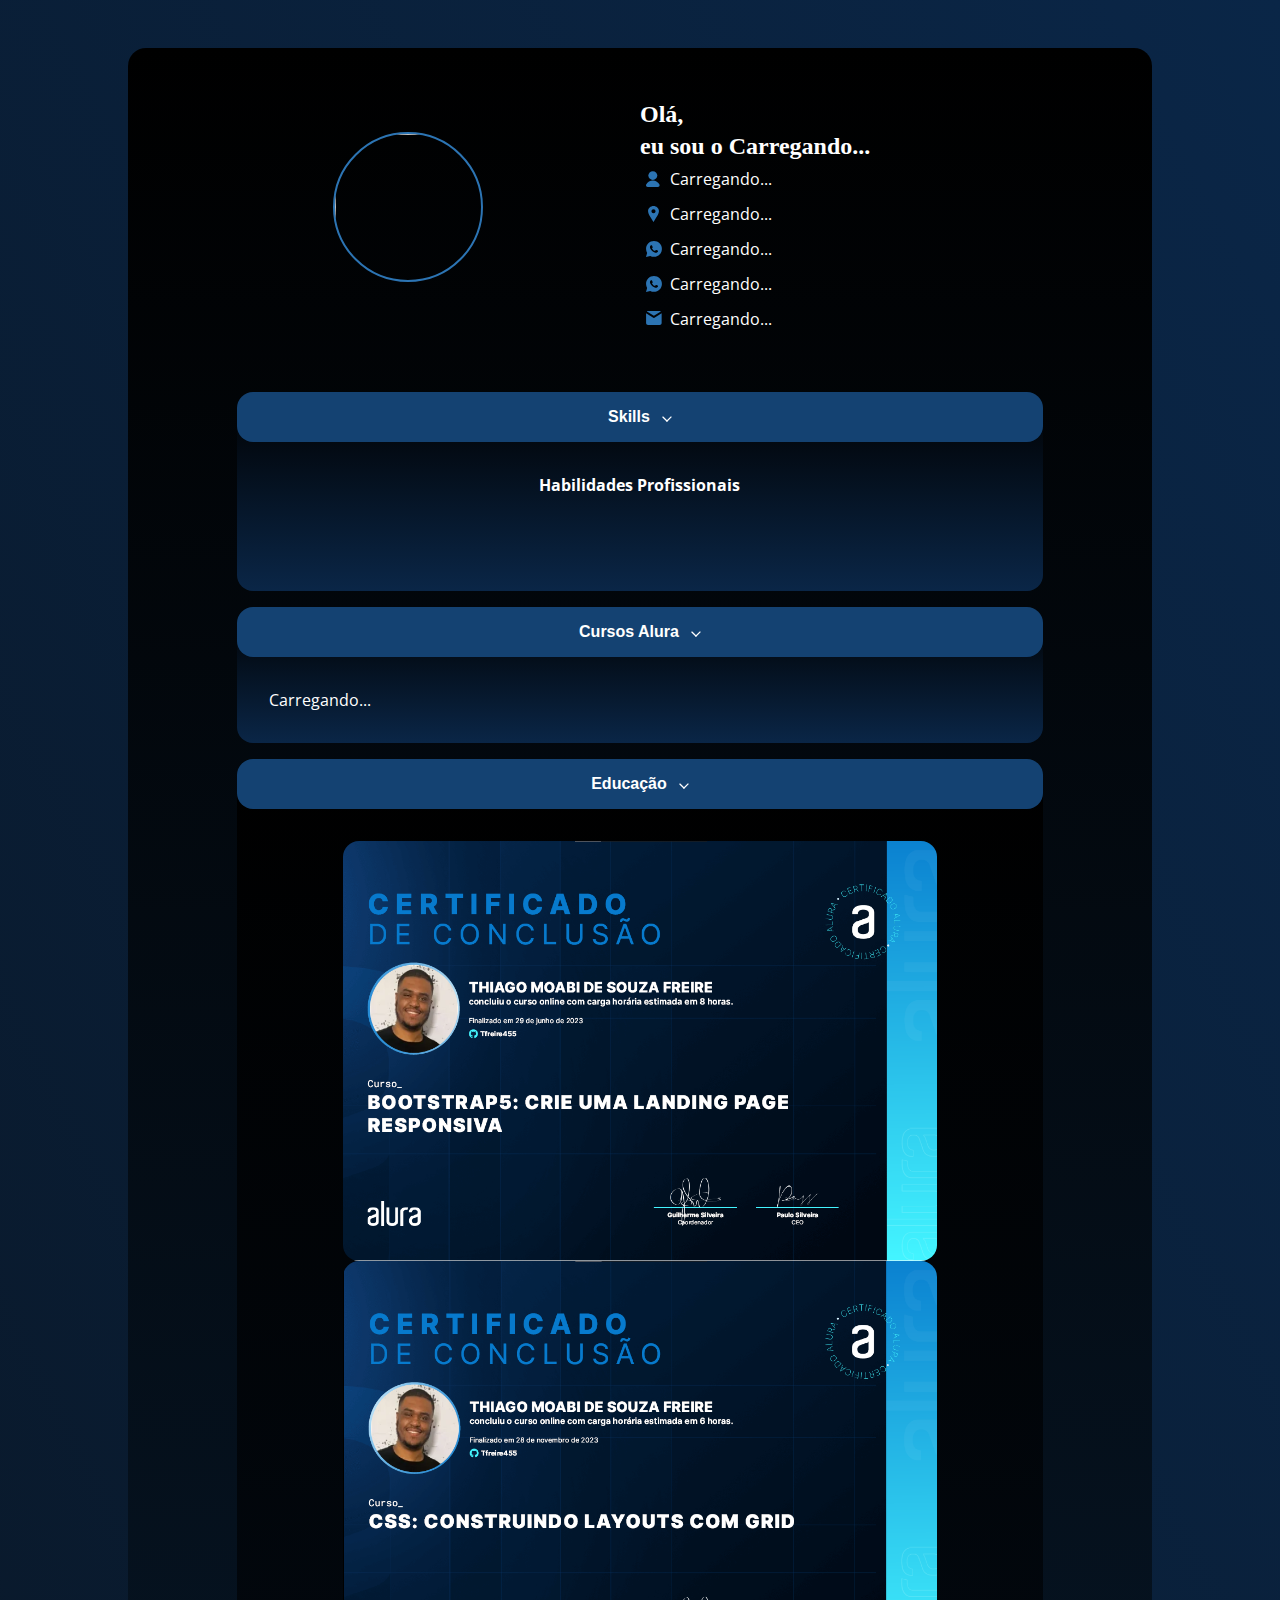
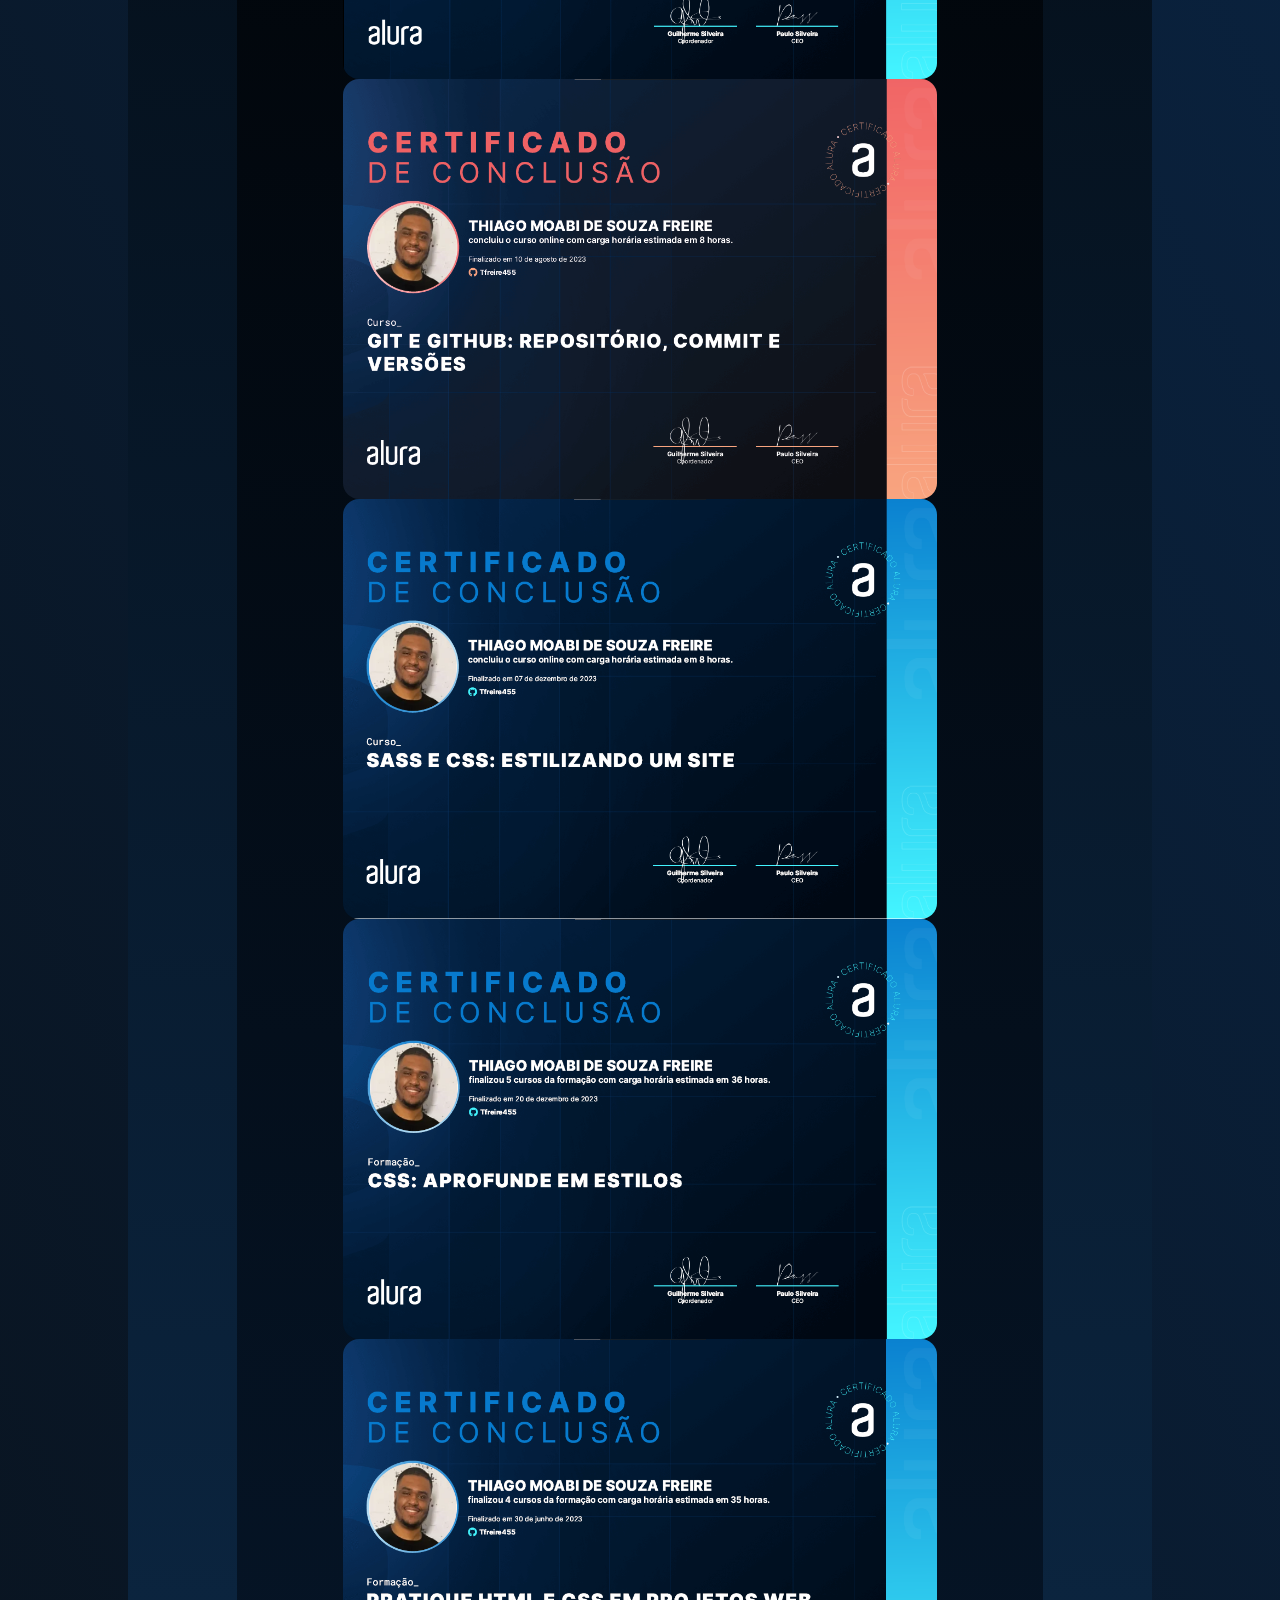
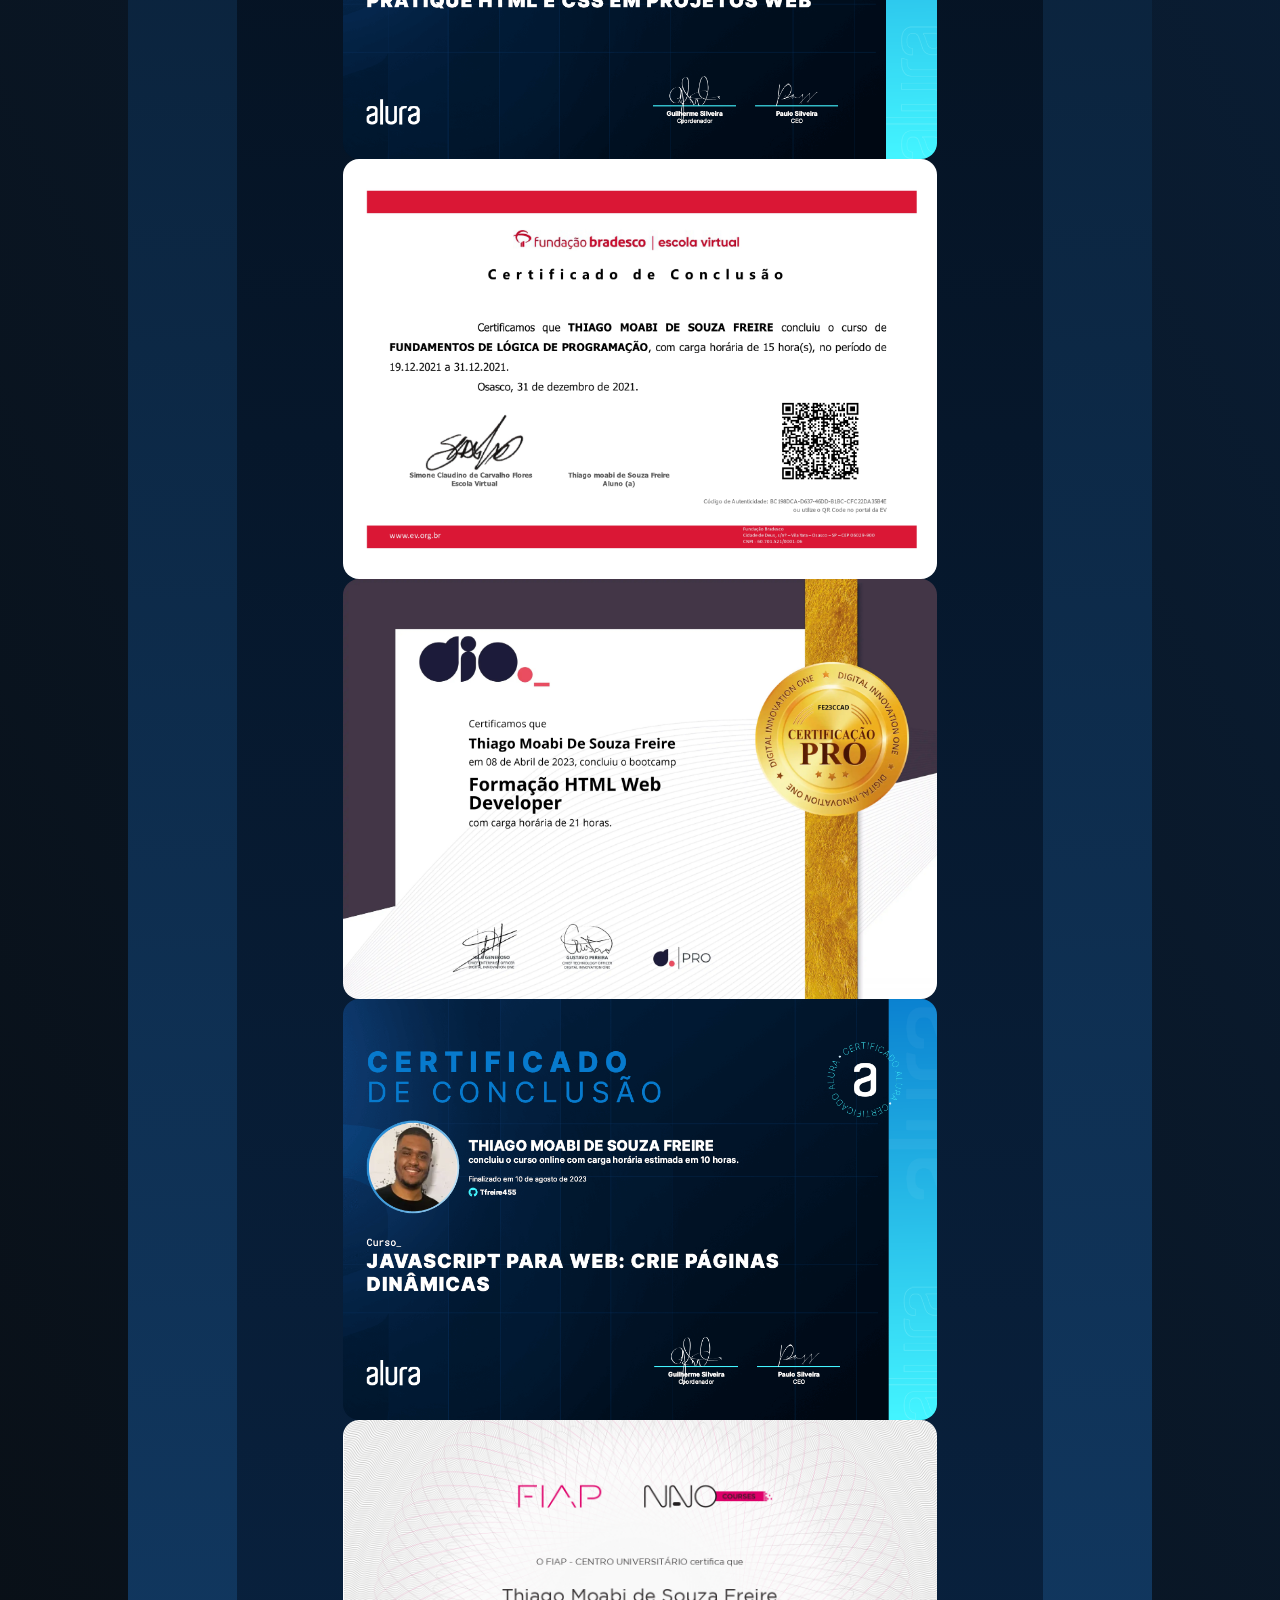
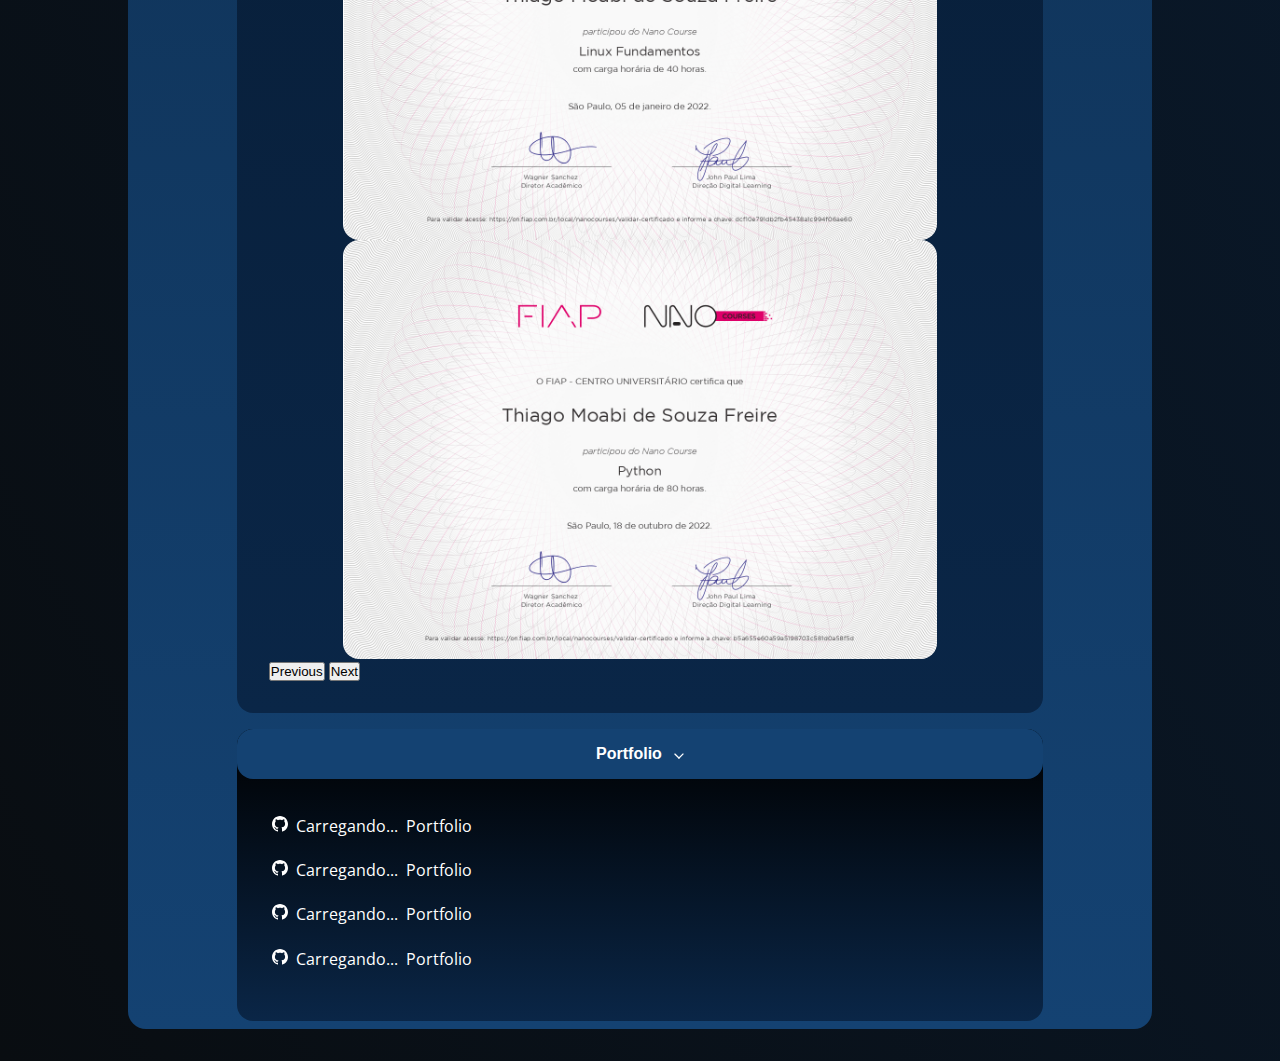
==== commit f5593049: "edit" ====
--- a/index.html
+++ b/index.html
@@ -122,35 +122,24 @@
                 <li class="microsoft"><img src="" alt="" /></li>
               </ul>
             </div>
-
-            <div class="skills">
-              <h4 class="skill-title">Habilidades Pessoais</h4>
-              <ul class="personal-skills skList" id="profile.skills.softSkills">
-                <li>Carregando...</li>
-                <li>Carregando...</li>
-                <li>Carregando...</li>
-                <li>Carregando...</li>
-              </ul>
+          </div>
+        </section>
+      </section>
+
+      <!-- cursos alura-->
+      <section class="secoes">
+        <section class="acordeon open">
+          <button class="trigger" type="button">
+            <span class="title"> Cursos Alura </span>
+            </button>
+
+            <div class="content">
+              <ul class="alura-courses" id="courseProgresses.name">Carregando...</ul>
             </div>
-          </div>
-        </section>
-      </section>
-
-      <section class="secoes">
-        <!--idiomas-->
-        <section class="acordeon open">
-          <button class="trigger" type="button">
-            <span class="title"> Idiomas </span>
-          </button>
-
-          <div class="content">
-            <ul class="language">
-              <li>Português - Nativo</li>
-              <li>Inglês - Básico</li>
-            </ul>
-          </div>
-        </section>
-      </section>
+
+        </section>
+      </section>
+
 
       <section class="secoes">
         <!--Estudo-->
@@ -168,81 +157,7 @@
               <div class="carousel-inner">
                 <div class="carousel-item active">
                   <title>Placeholder</title>
-                  <img
-                    class="img-carousel"
-                    src="./assets/Foto certificado/Bootstrap5 Crie uma landing page responsiva - Alura.png"
-                    alt=""
-                  />
-                </div>
-
-                <div class="carousel-item">
-                  <img
-                    class="img-carousel"
-                    src="./assets/Foto certificado/Curso Construindo layouts com Grid - Alura.png"
-                  />
-                </div>
-
-                <div class="carousel-item">
-                  <img
-                    class="img-carousel"
-                    src="./assets/Foto certificado/Curso Git e GitHub_ repositório, commit e versões - Alura.png"
-                  />
-                </div>
-
-                <div class="carousel-item">
-                  <img
-                    class="img-carousel"
-                    src="./assets/Foto certificado/Curso SASS e CSS_ estilizando um site - Alura.png"
-                  />
-                </div>
-
-                <div class="carousel-item">
-                  <img
-                    class="img-carousel"
-                    src="./assets/Foto certificado/Fundamentos da lógica de programação_page-0001.jpg"
-                  />
-                </div>
-
-                <div class="carousel-item">
-                  <img
-                    class="img-carousel"
-                    src="./assets/Foto certificado/JavaScript para Web_ Crie páginas dinâmicas - Alura.png"
-                  />
-                </div>
-
-                <div class="carousel-item">
-                  <img
-                    class="img-carousel"
-                    src="./assets/Foto certificado/python.png"
-                  />
-                </div>
-
-                <div class="carousel-item">
-                  <img
-                    class="img-carousel"
-                    src="./assets/Foto certificado/LINUX FUNDAMENTOS.png"
-                  />
-                </div>
-
-                <div class="carousel-item">
-                  <img
-                    class="img-carousel"
-                    src="./assets/Foto certificado/html formaçao_page-0001.jpg"
-                  />
-                </div>
-
-                <div class="carousel-item">
-                  <img
-                    class="img-carousel"
-                    src="./assets/Foto certificado/Formação CSS_ aprofunde em estilos - Alura.png"
-                  />
-                </div>
-
-                <div class="carousel-item">
-                  <img
-                    class="img-carousel"
-                    src="./assets/Foto certificado/Formação Pratique HTML e CSS em projetos Web - Alura.png"
-                  />
+                  <img class="img-carousel" src="./assets/Foto certificado/1.png"/>
                 </div>
               </div>
               <button
@@ -273,7 +188,7 @@
           </div>
         </section>
       </section>
-
+      
       <section class="secoes">
         <!--Portfolio-->
         <section class="acordeon open">
@@ -314,14 +229,15 @@
         </section>
       </section>
     </main>
+    <script src="./api alura/alura-Api.js"></script>
     <script src="./data/api.js"></script>
     <script src="./data/profile-header.js"></script>
-    <script src="./js/background-transition.js"></script>
     <script src="./js/acordeon.js"></script>
     <script
-      src="https://cdn.jsdelivr.net/npm/bootstrap@5.3.2/dist/js/bootstrap.bundle.min.js"
-      integrity="sha384-C6RzsynM9kWDrMNeT87bh95OGNyZPhcTNXj1NW7RuBCsyN/o0jlpcV8Qyq46cDfL"
-      crossorigin="anonymous"
+    src="https://cdn.jsdelivr.net/npm/bootstrap@5.3.2/dist/js/bootstrap.bundle.min.js"
+    integrity="sha384-C6RzsynM9kWDrMNeT87bh95OGNyZPhcTNXj1NW7RuBCsyN/o0jlpcV8Qyq46cDfL"
+    crossorigin="anonymous"
     ></script>
+    <script src="./js/courses-img.js"></script>
   </body>
 </html>
--- a/assets/css/background.css
+++ b/assets/css/background.css
@@ -1,8 +1,7 @@
 main {
-  padding: 20px;
-  margin: 15%;
+  padding: 0px;
+  margin: 1%;
   border-radius: 8px;
-  border: #2c74b3 solid 12px;
 }
 
 body {
--- a/assets/css/header.css
+++ b/assets/css/header.css
@@ -14,7 +14,7 @@
 }
 
 .main {
-    padding: 3rem 2rem;
+    padding: 0rem;
     margin: 1rem;
     border-radius: 18px;
     position: relative;
@@ -22,8 +22,9 @@
 }
 
 .header .header-img {
-    width: 200px;
-    height: 200px;
+    width: 150px;
+    height: 150px;
+    margin-top: 30px;
     border-radius: 50%;
     border: 2px solid var(--cor-principal);
 }
@@ -32,7 +33,7 @@
 .header-title {
 
     font-family: 'Neue Machina Light';
-    font-size: 2rem;
+    font-size: 1.5rem;
     line-height: 2rem;
 }
 
@@ -109,6 +110,7 @@
         align-content: center;
         justify-content: space-around;
         text-align: start;
+        margin: 3rem;
     }
 
     .header-img {
@@ -126,6 +128,7 @@
 
     .header-title {
         grid-area: title;
+        margin-top: 50px;
     }
 }
 
--- a/assets/css/acordeon.css
+++ b/assets/css/acordeon.css
@@ -22,15 +22,16 @@
 .acordeon .trigger {
     display: flex;
     flex-direction: row;
-    font-size: 1.7rem;
-    padding: 1rem 2rem;
+    font-size: 1rem;
+    padding: 1rem 0rem;
     background-color: var(--terceira-cor);
     border-radius: 1rem;
     outline: none;
     color: var(--branco);
     border: none;
     font-weight: 700;
-    justify-content: space-between;
+    gap: 12px;
+    justify-content: center;
     align-items: center;
 }
 
@@ -40,9 +41,9 @@
 
 .acordeon .trigger::after {
     content: '';
-    margin-top: 8px;
-    width: 1.5rem;
-    height: 1.5rem;
+    margin-top: 2px;
+    width: 10px;
+    height: 10px;
     display: inline-block;
     background-image: url('../icons/seta\ para\ cima.svg');
     background-repeat: no-repeat;
--- a/assets/css/skills.css
+++ b/assets/css/skills.css
@@ -4,28 +4,29 @@
 }
 
 .skills {
-    margin: .5rem;
-    margin-left: 2px;
+    margin: 0rem;
+    margin-left: 0px;
     display: flex;
     flex-direction: column;
     align-items: center;
 }
 
 .skill-title {
+    font-size: 1rem;
     text-align: center;
     display: flex;
-    justify-content: space-between;
+    justify-content: center;
     margin-bottom: 1.2rem;
 }
 
 .skList {
     list-style: none;
-    padding: 2px;
+    padding: 0px;
 }
 
 .skList li img {
     width: 40px;
-    margin: .3rem;
+    margin: 0rem;
 }
 
 .professional-skills {
@@ -53,7 +54,7 @@
     margin-top: .5rem;
     padding-bottom: 2px;
     text-align: start;
-    font-size: .85rem;
+    font-size: .5rem;
 
 }
 
--- a/assets/css/education.css
+++ b/assets/css/education.css
@@ -9,5 +9,5 @@
 
 
 .content .education {
-    padding: 8px
+    padding: 1px
 }
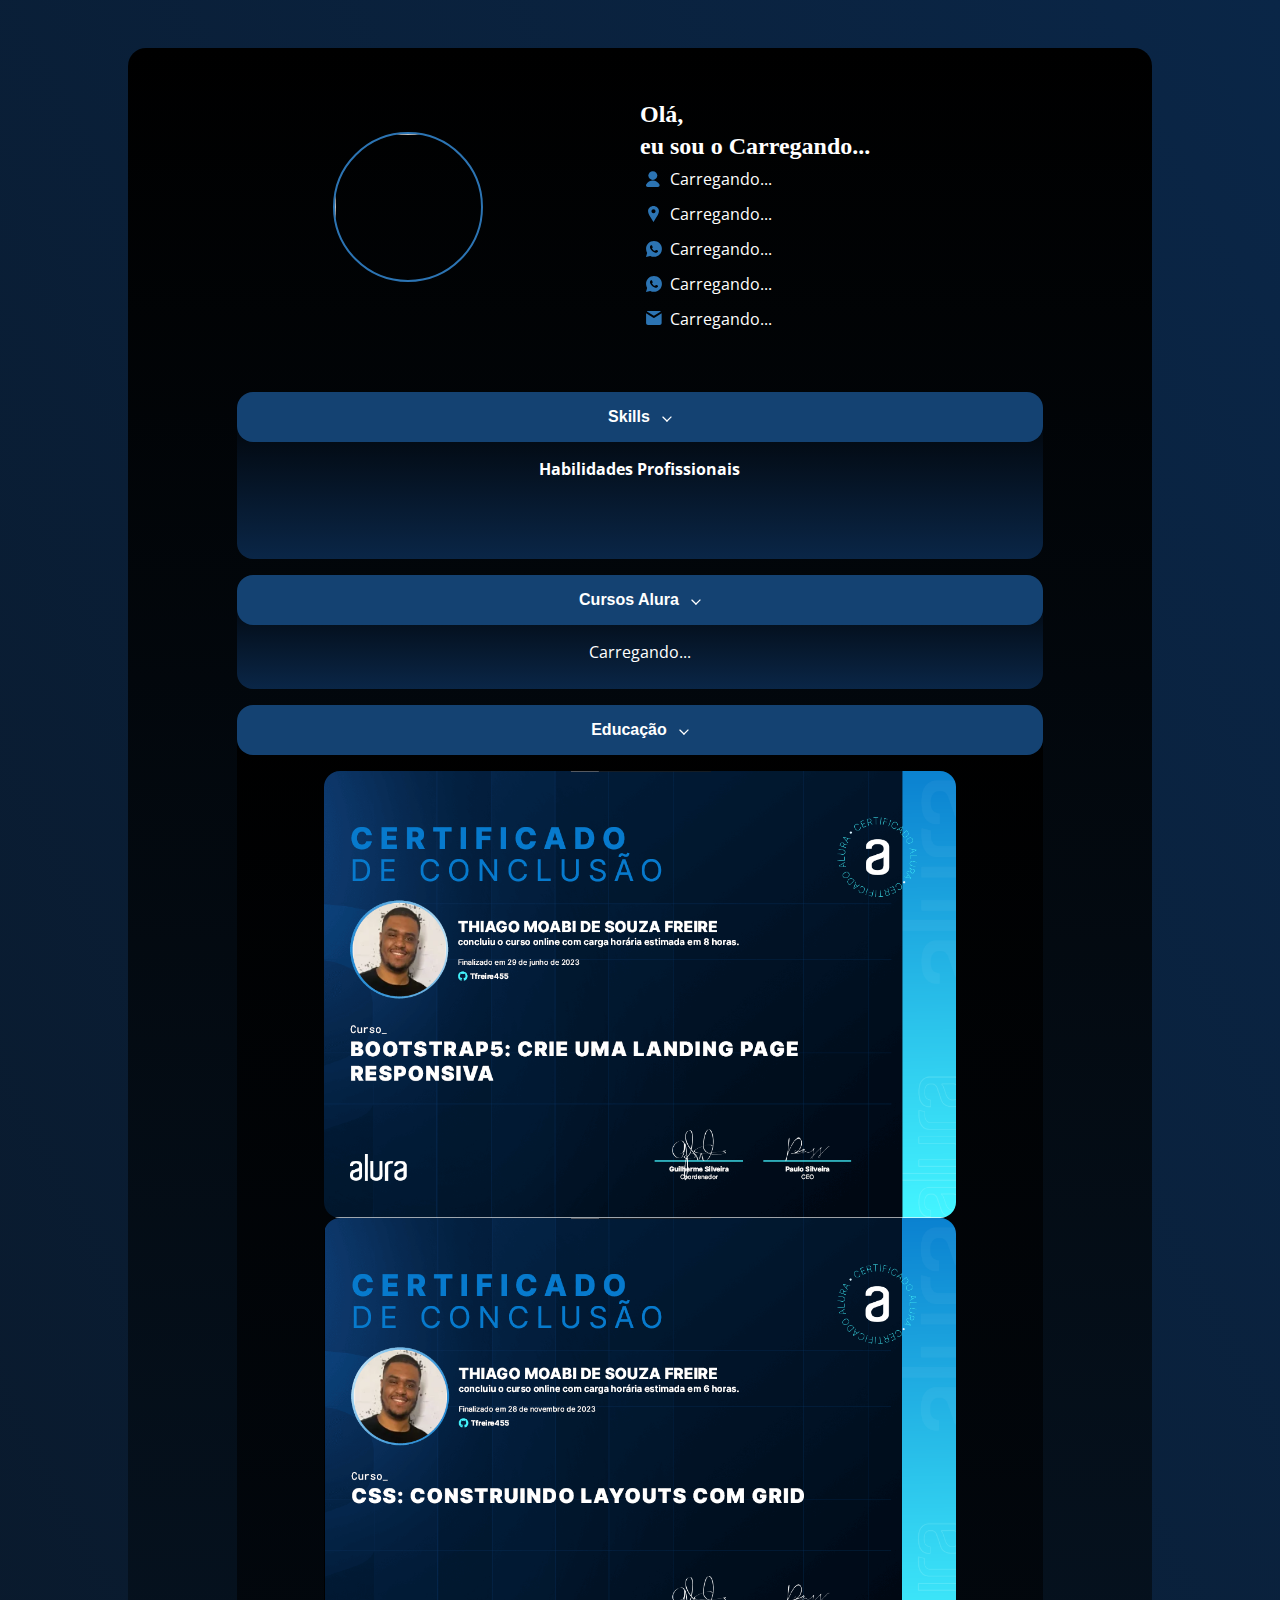
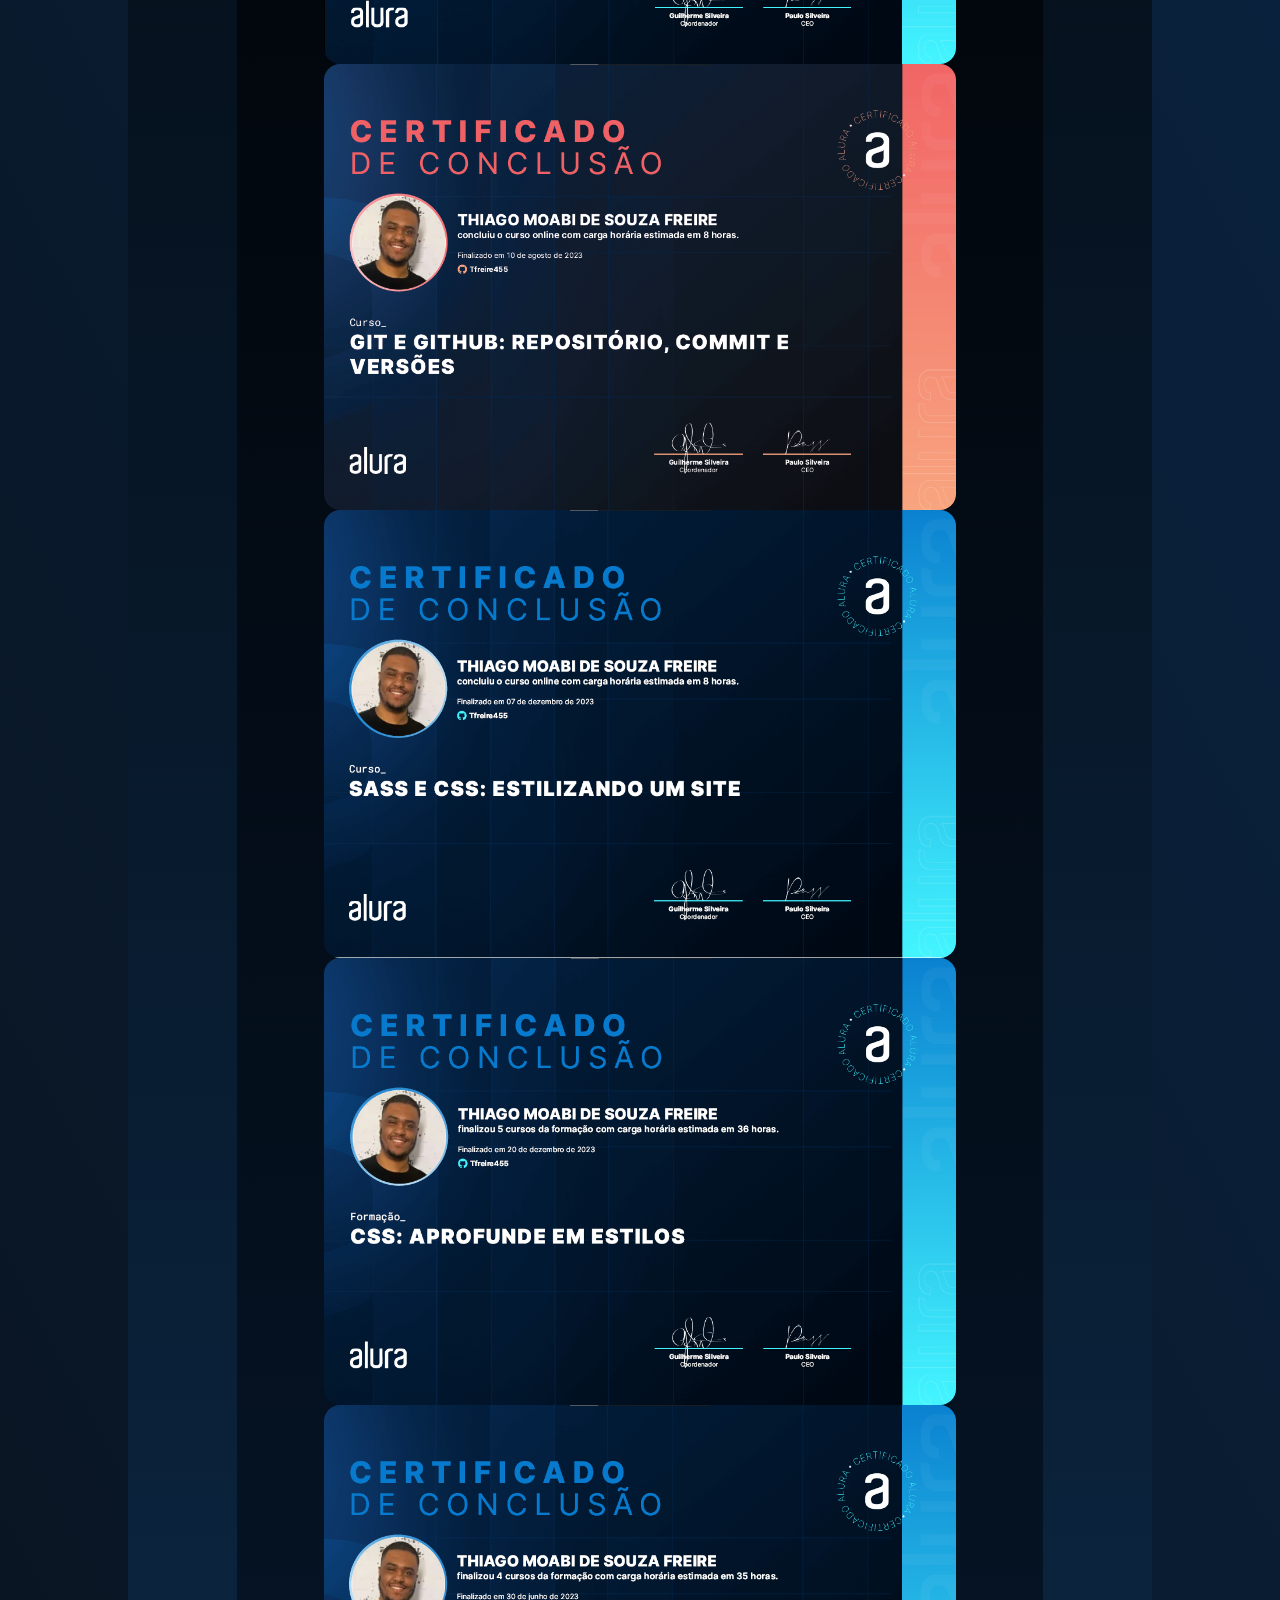
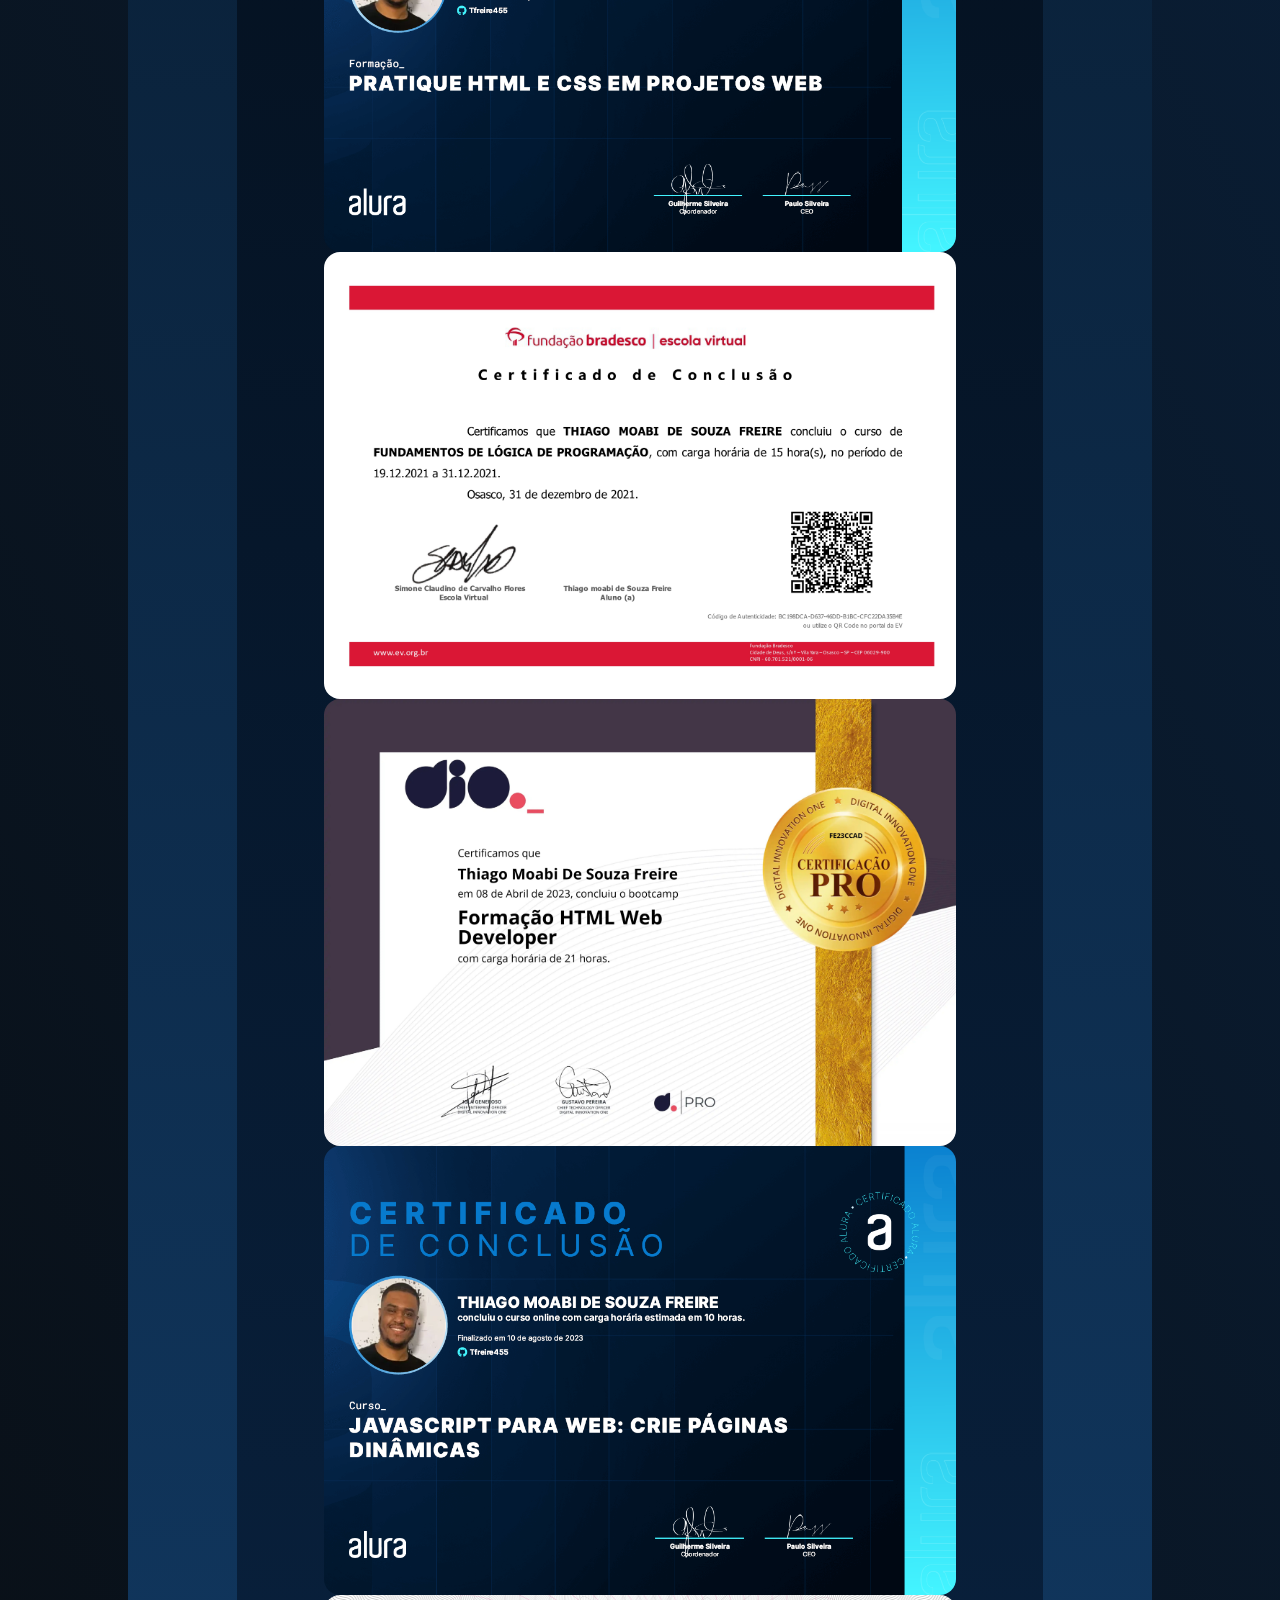
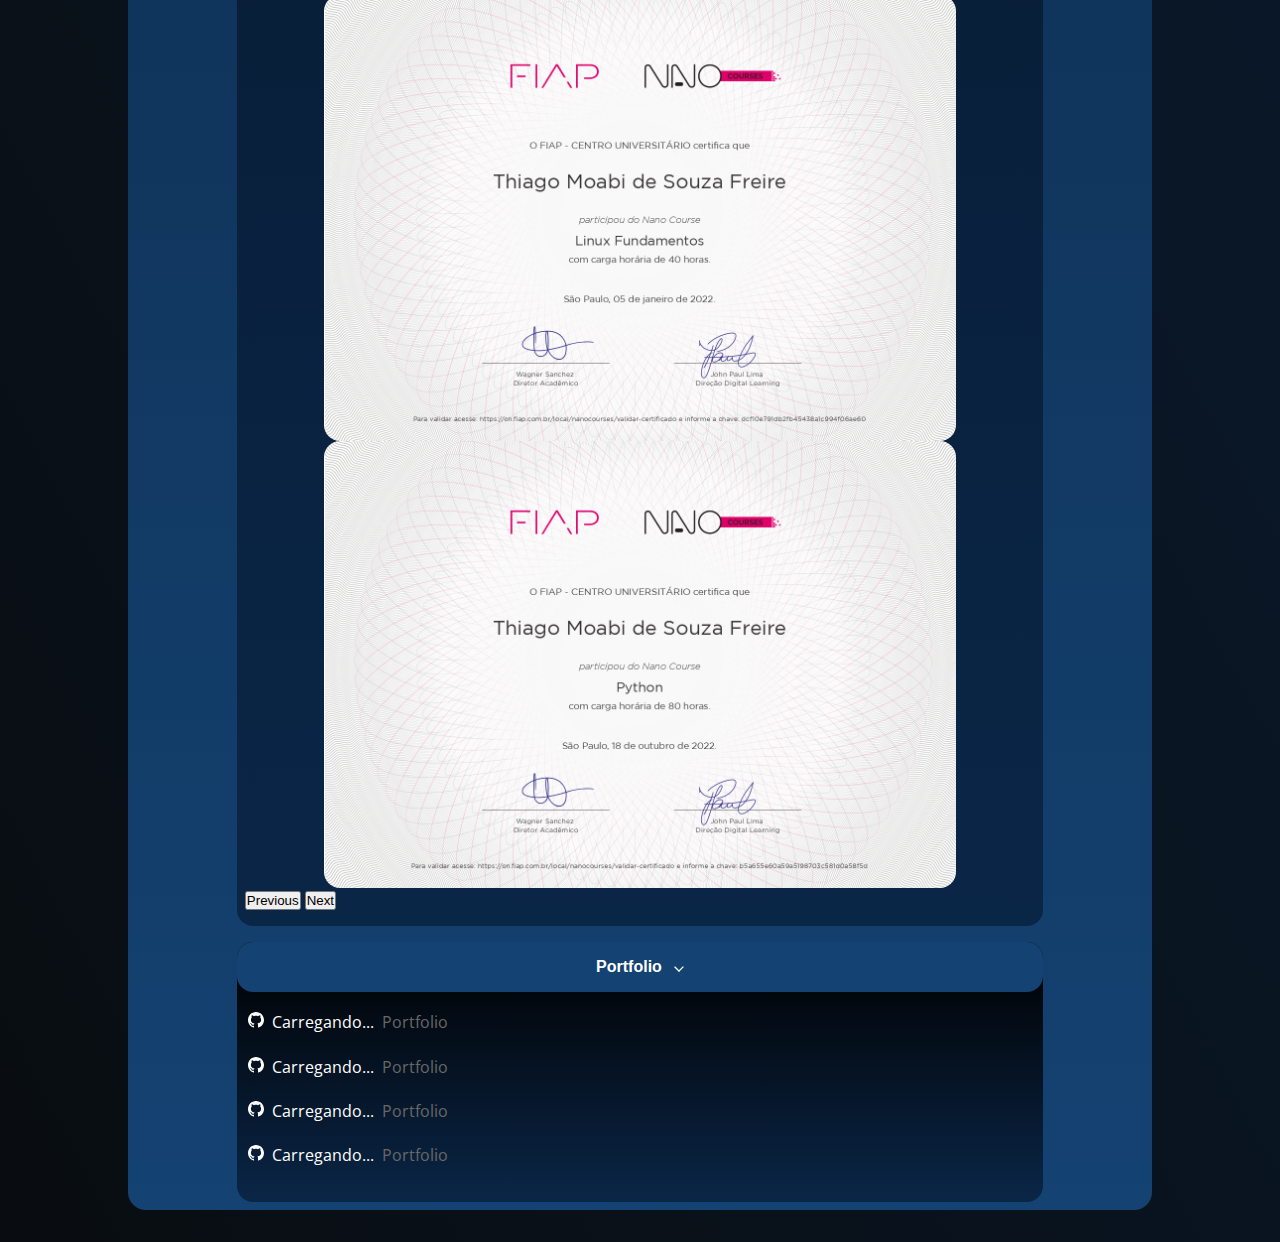
==== commit d2d4031d: "edit" ====
--- a/index.html
+++ b/index.html
@@ -37,7 +37,8 @@
     <link rel="stylesheet" href="./assets/css/portfolio.css" />
     <link rel="stylesheet" href="./assets/css/skills.css" />
     <link rel="stylesheet" href="./assets/css/education.css" />
-
+    <link rel="stylesheet" href="assets/css/aluraCursos.css" />
+    <link rel="stylesheet" href="assets/css/dashboard.css" />
     <!--Fonte-->
     <link
       href="https://db.onlinewebfonts.com/c/38d41072aa88a50711d4d50dd0d50f6b?family=Neue+Machina+Regular"
@@ -131,15 +132,18 @@
         <section class="acordeon open">
           <button class="trigger" type="button">
             <span class="title"> Cursos Alura </span>
-            </button>
-
-            <div class="content">
-              <ul class="alura-courses" id="courseProgresses.name">Carregando...</ul>
+          </button>
+
+          <div class="content">
+            <ul class="alura-courses" id="courseProgresses-name">
+              Carregando...
+            </ul>
+            <div class="alura-courses-progress">
+              
             </div>
-
-        </section>
-      </section>
-
+          </div>
+        </section>
+      </section>
 
       <section class="secoes">
         <!--Estudo-->
@@ -157,7 +161,10 @@
               <div class="carousel-inner">
                 <div class="carousel-item active">
                   <title>Placeholder</title>
-                  <img class="img-carousel" src="./assets/Foto certificado/1.png"/>
+                  <img
+                    class="img-carousel"
+                    src="./assets/Foto certificado/1.png"
+                  />
                 </div>
               </div>
               <button
@@ -188,7 +195,7 @@
           </div>
         </section>
       </section>
-      
+
       <section class="secoes">
         <!--Portfolio-->
         <section class="acordeon open">
@@ -229,14 +236,14 @@
         </section>
       </section>
     </main>
-    <script src="./api alura/alura-Api.js"></script>
-    <script src="./data/api.js"></script>
-    <script src="./data/profile-header.js"></script>
+    <script src="./data/apiAlura/alura-Api.js"></script>
+    <script src="./data/apiProfile/api.js"></script>
+    <script src="./data/apiProfile/profile-header.js"></script>
     <script src="./js/acordeon.js"></script>
     <script
-    src="https://cdn.jsdelivr.net/npm/bootstrap@5.3.2/dist/js/bootstrap.bundle.min.js"
-    integrity="sha384-C6RzsynM9kWDrMNeT87bh95OGNyZPhcTNXj1NW7RuBCsyN/o0jlpcV8Qyq46cDfL"
-    crossorigin="anonymous"
+      src="https://cdn.jsdelivr.net/npm/bootstrap@5.3.2/dist/js/bootstrap.bundle.min.js"
+      integrity="sha384-C6RzsynM9kWDrMNeT87bh95OGNyZPhcTNXj1NW7RuBCsyN/o0jlpcV8Qyq46cDfL"
+      crossorigin="anonymous"
     ></script>
     <script src="./js/courses-img.js"></script>
   </body>
--- a/assets/css/acordeon.css
+++ b/assets/css/acordeon.css
@@ -101,7 +101,7 @@
 }
 
 .acordeon.open .content {
-    padding: 2rem;
+    padding: 1rem .5rem;
 }
 
 .acordeon.open .content {
--- a/assets/css/portfolio.css
+++ b/assets/css/portfolio.css
@@ -6,7 +6,7 @@
     display: flex;
     flex-direction: column;
     justify-content: flex-start;
-    text-align: center;
+    text-align: start;
 }
 
 .portfolio-list {
@@ -42,13 +42,14 @@
 
 .portfolio-list a {
     text-decoration: none;
-    color: var(--branco);
+    color: rgb(104, 104, 104);
 }
 .border-style a {
     border-bottom: 0;
 }
 .border-style a:hover {
     margin: .5rem;
+    color: white;
     width: 10px;
     border-bottom: 0px;
     content: '';
--- a/assets/css/aluraCursos.css
+++ b/assets/css/aluraCursos.css
@@ -0,0 +1,49 @@
+#courseProgresses-name {
+  display: flex;
+  flex-direction: column;
+  text-align: center;
+  justify-content: center;
+}
+
+ol,
+ul {
+  padding-left: 0rem;
+}
+
+.btn {
+  color: rgb(58, 58, 58);
+  align-items: center;
+  text-align: start;
+  margin-bottom: 20px;
+  font-size: 10px;
+  width: 80%;
+}
+
+.course-item-name {
+  list-style: none;
+  font-size: 12px;
+  text-align: start;
+}
+
+@media (min-width: 468px) {
+  .btn {
+    font-size: 12px;
+    margin: 0 15px;
+    margin-bottom: 20px;
+  }
+  .course-item-name {
+    font-size: 18px;
+    margin: 0 15px;
+  }
+}
+
+@media (min-width: 768px) {
+  .btn {
+    font-size: 16px;
+    margin-left: 30px;
+  }
+  .course-item-name {
+    font-size: 18px;
+    margin-left: 30px;
+  }
+}
--- a/assets/css/dashboard.css
+++ b/assets/css/dashboard.css
@@ -0,0 +1,47 @@
+.progress-course {
+  font-size: 10px;
+  margin-bottom: 0;
+}
+
+.alura-courses-progress {
+  margin-top: 10px;
+  display: flex;
+  flex-direction: column;
+  align-items: center;
+  justify-content: center;
+}
+
+.progress-title {
+  font-size: 12px;
+  margin-bottom: 0;
+  margin-top: 10px;
+}
+
+.progress-bar {
+  display: flex;
+  height: 20px;
+  width: 70%;
+  border-radius: 10px;
+}
+
+.progress-bar::-webkit-progress-bar {
+  background-color: rgb(124, 124, 124);
+}
+.progress-bar::-webkit-progress-value {
+  background-color: rgb(70, 159, 206);
+  border-radius: 10px;
+}
+
+@media (min-width: 768px) {
+  .progress-course {
+    text-transform: uppercase;
+    font-size: 14px;
+  }
+  .progress-title {
+    text-transform: uppercase;
+    font-size: 1.4rem;
+  }
+  .progress-bar {
+    height: 30px;
+  }
+}
